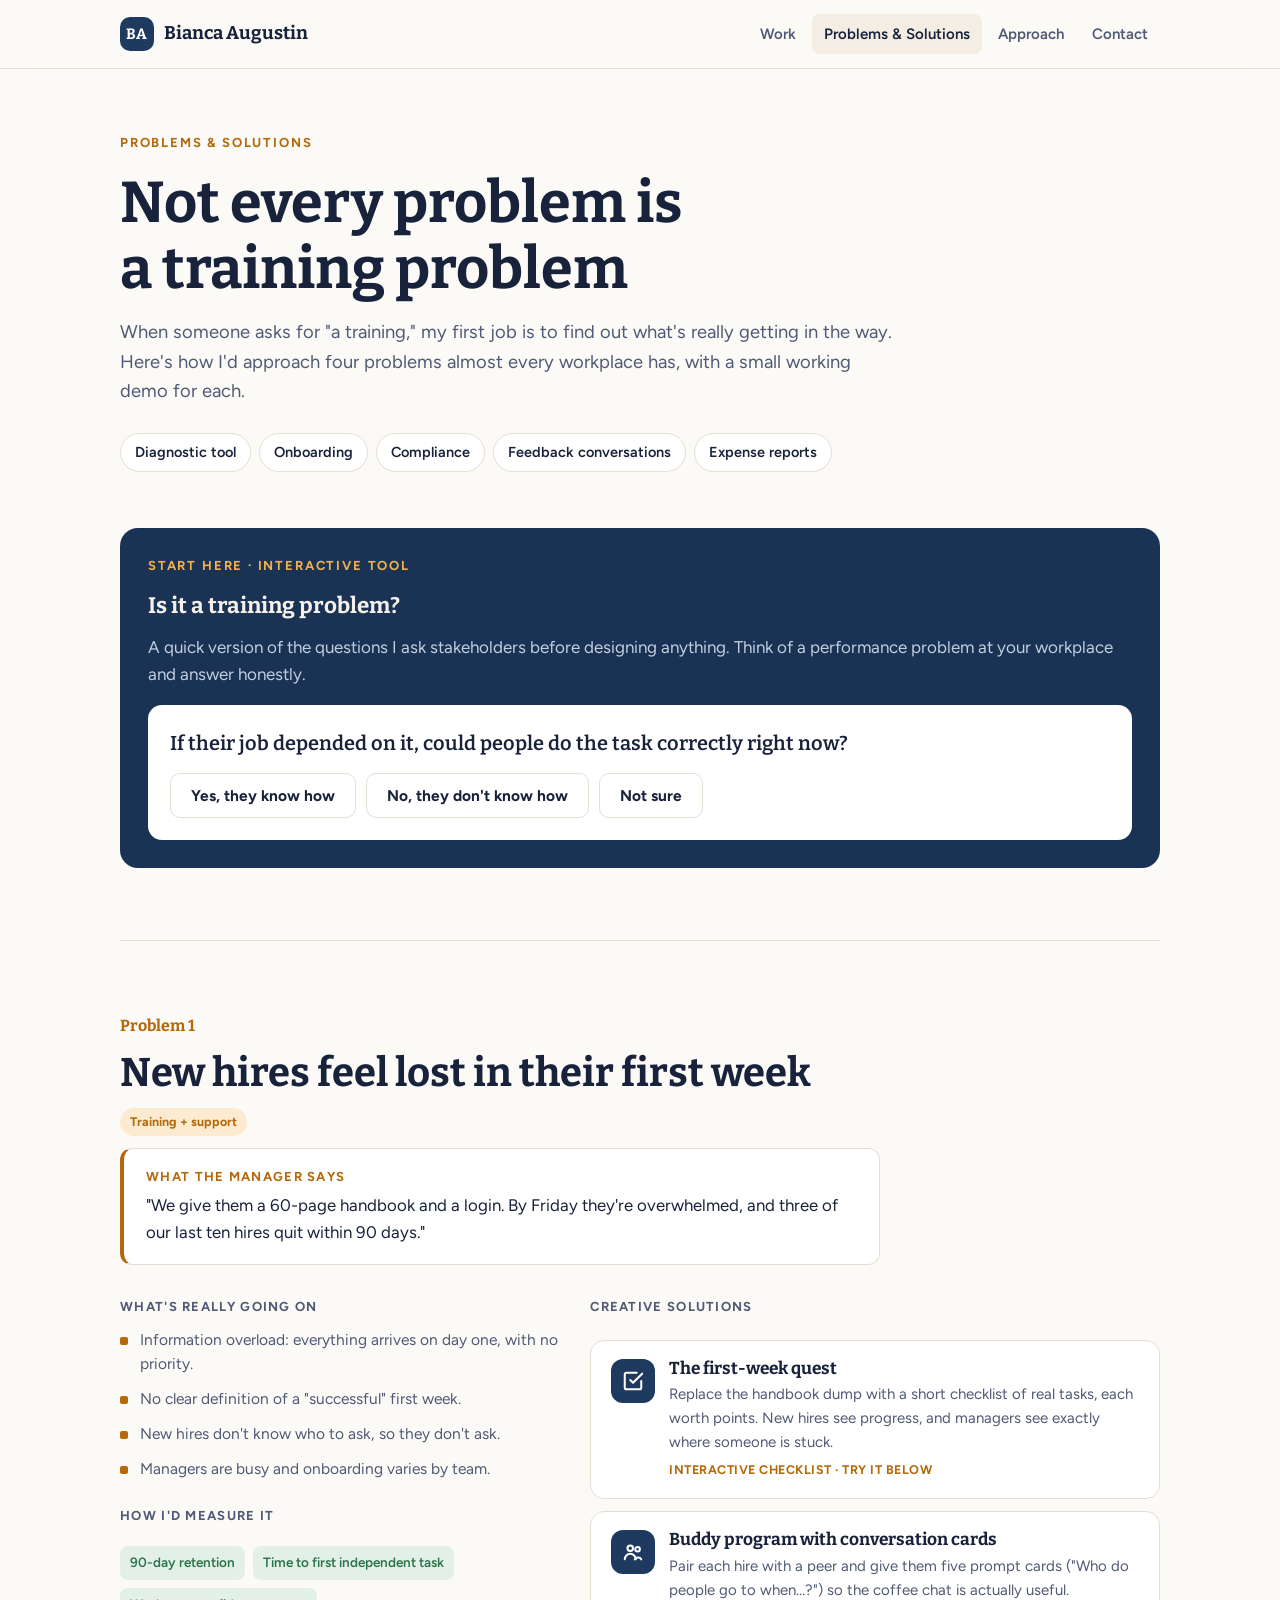
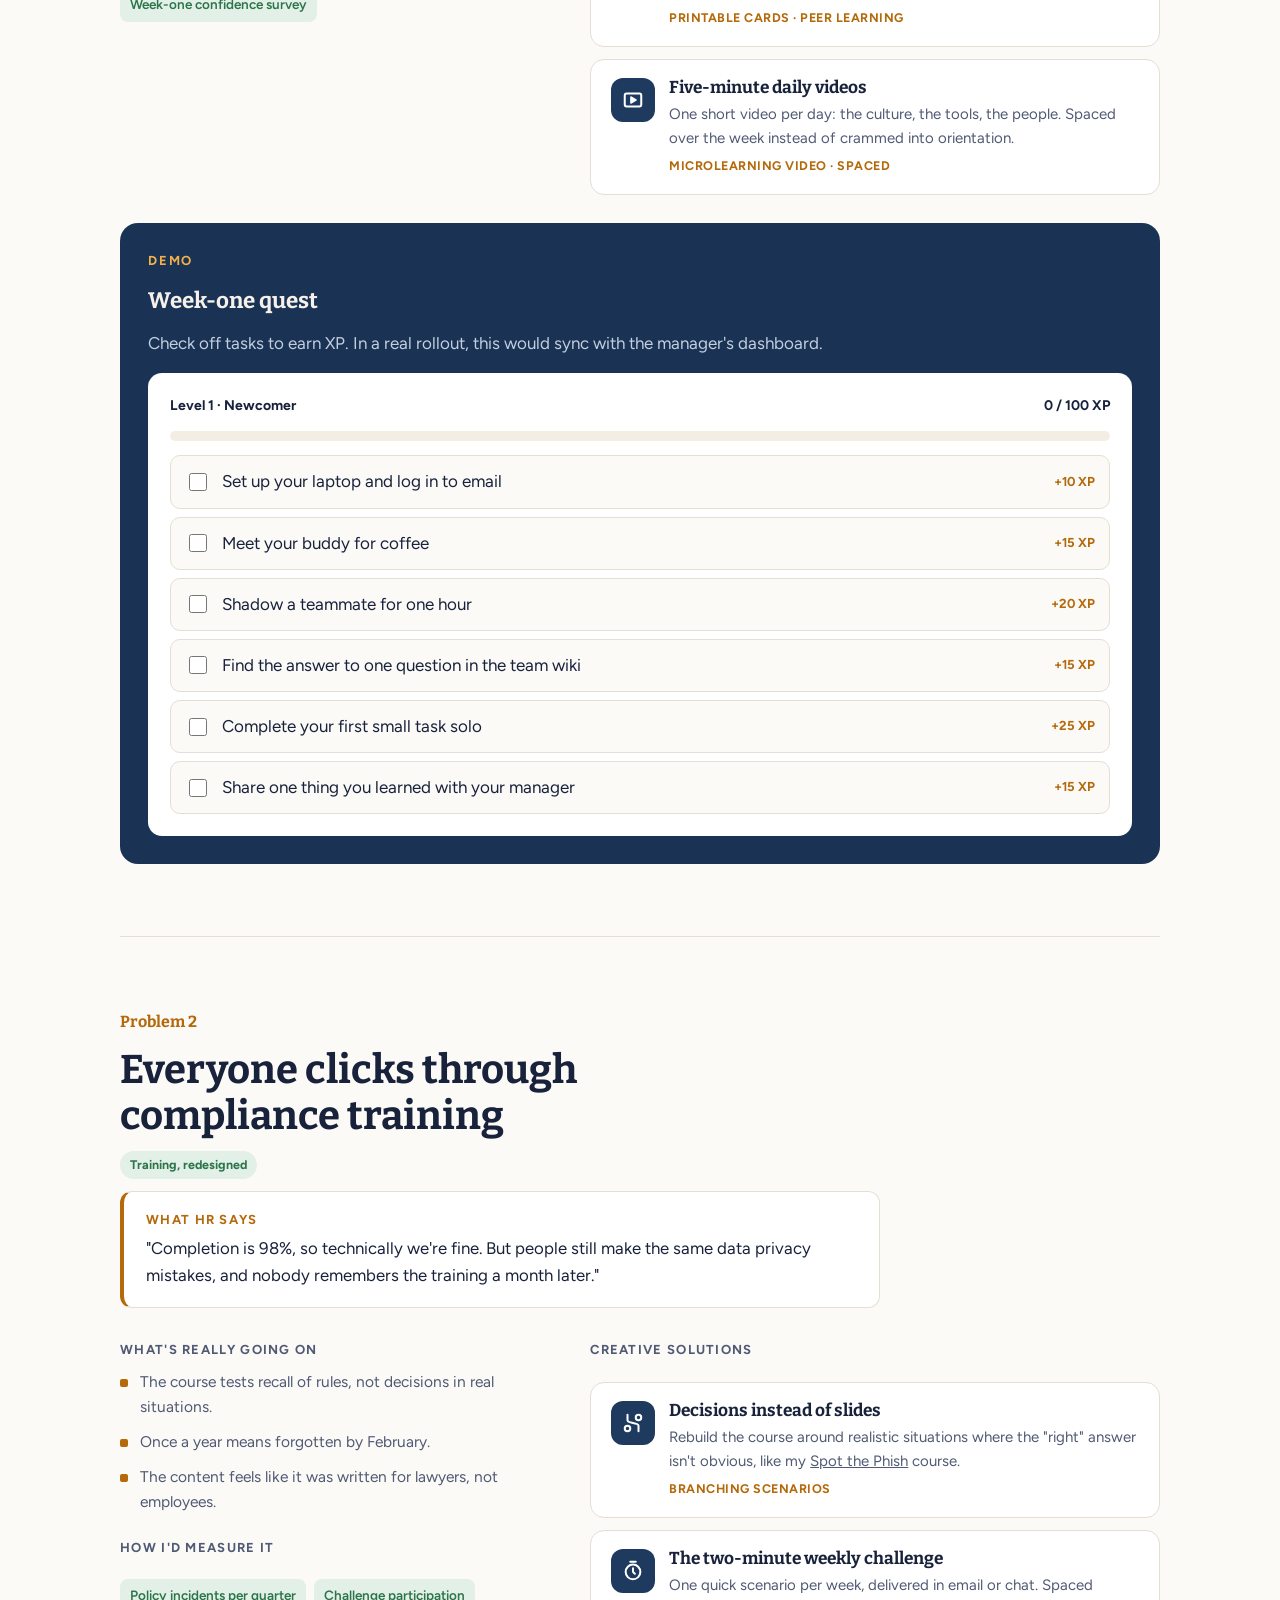
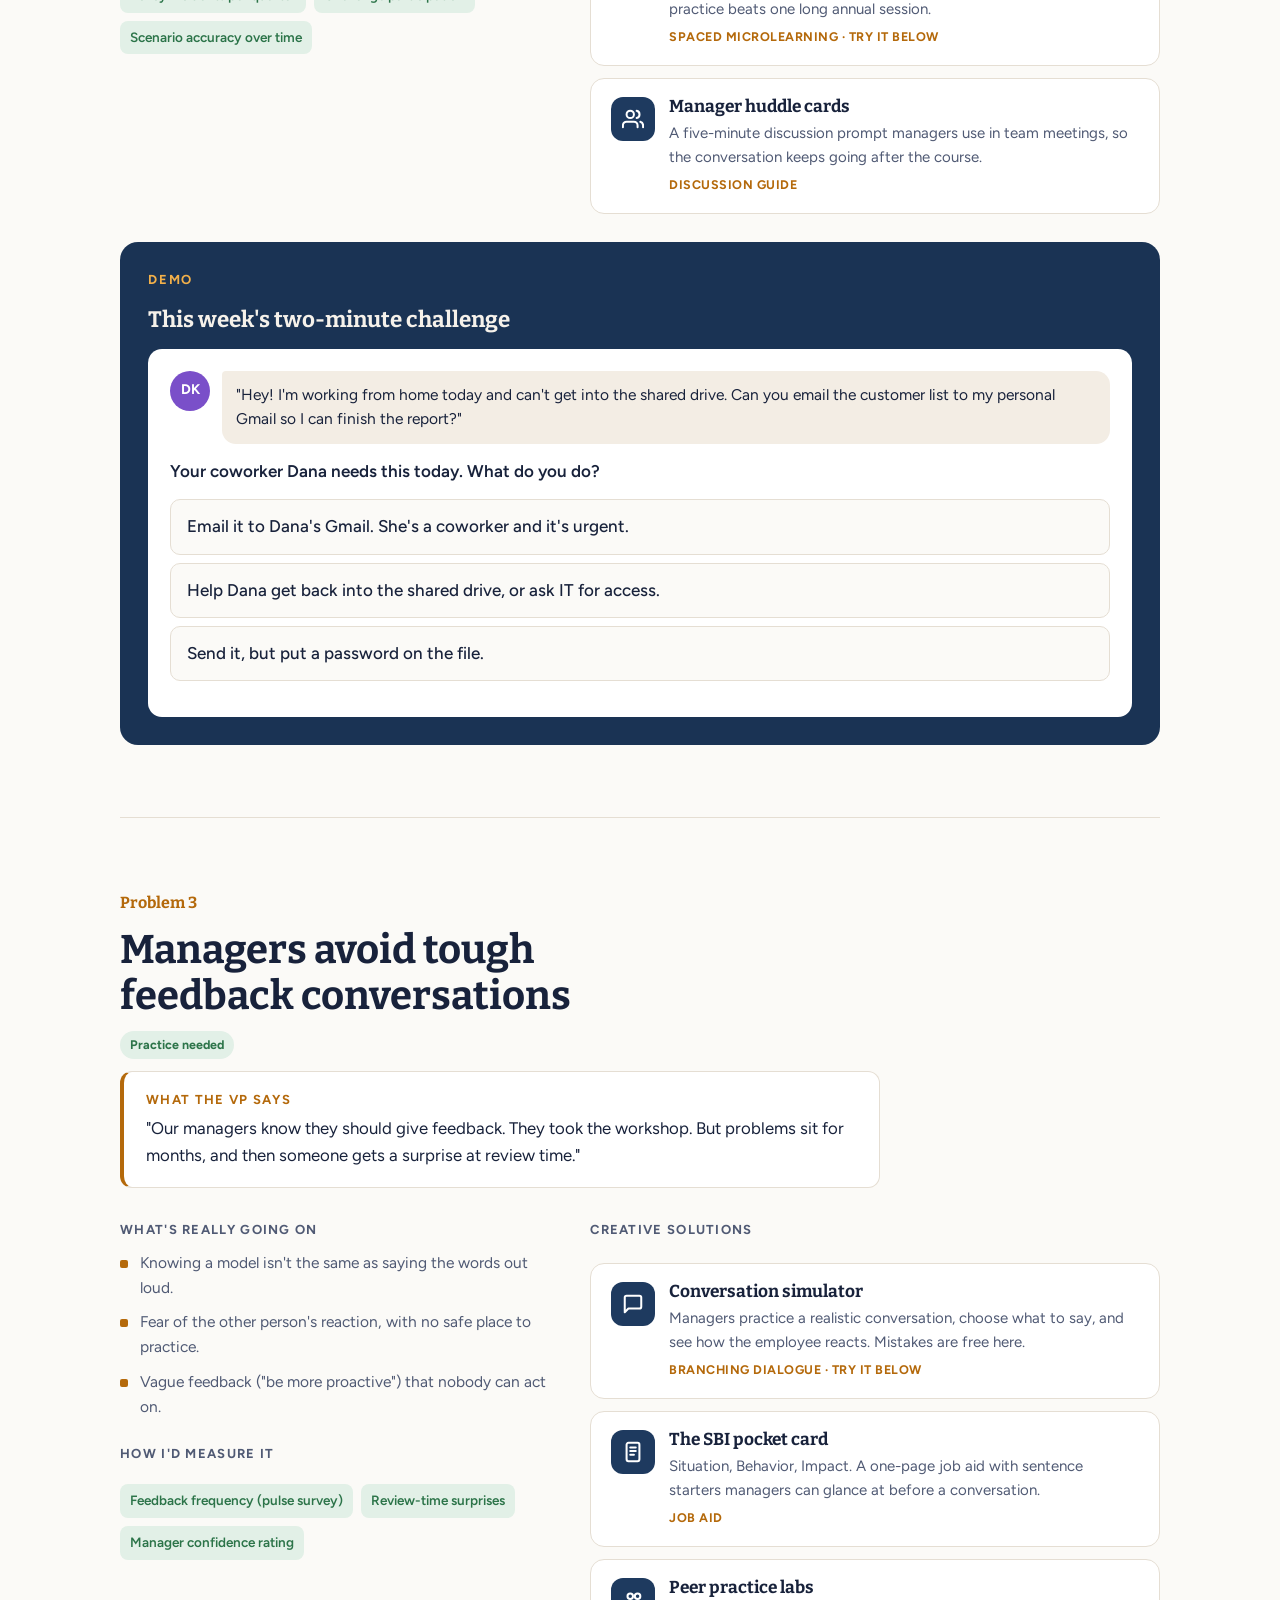
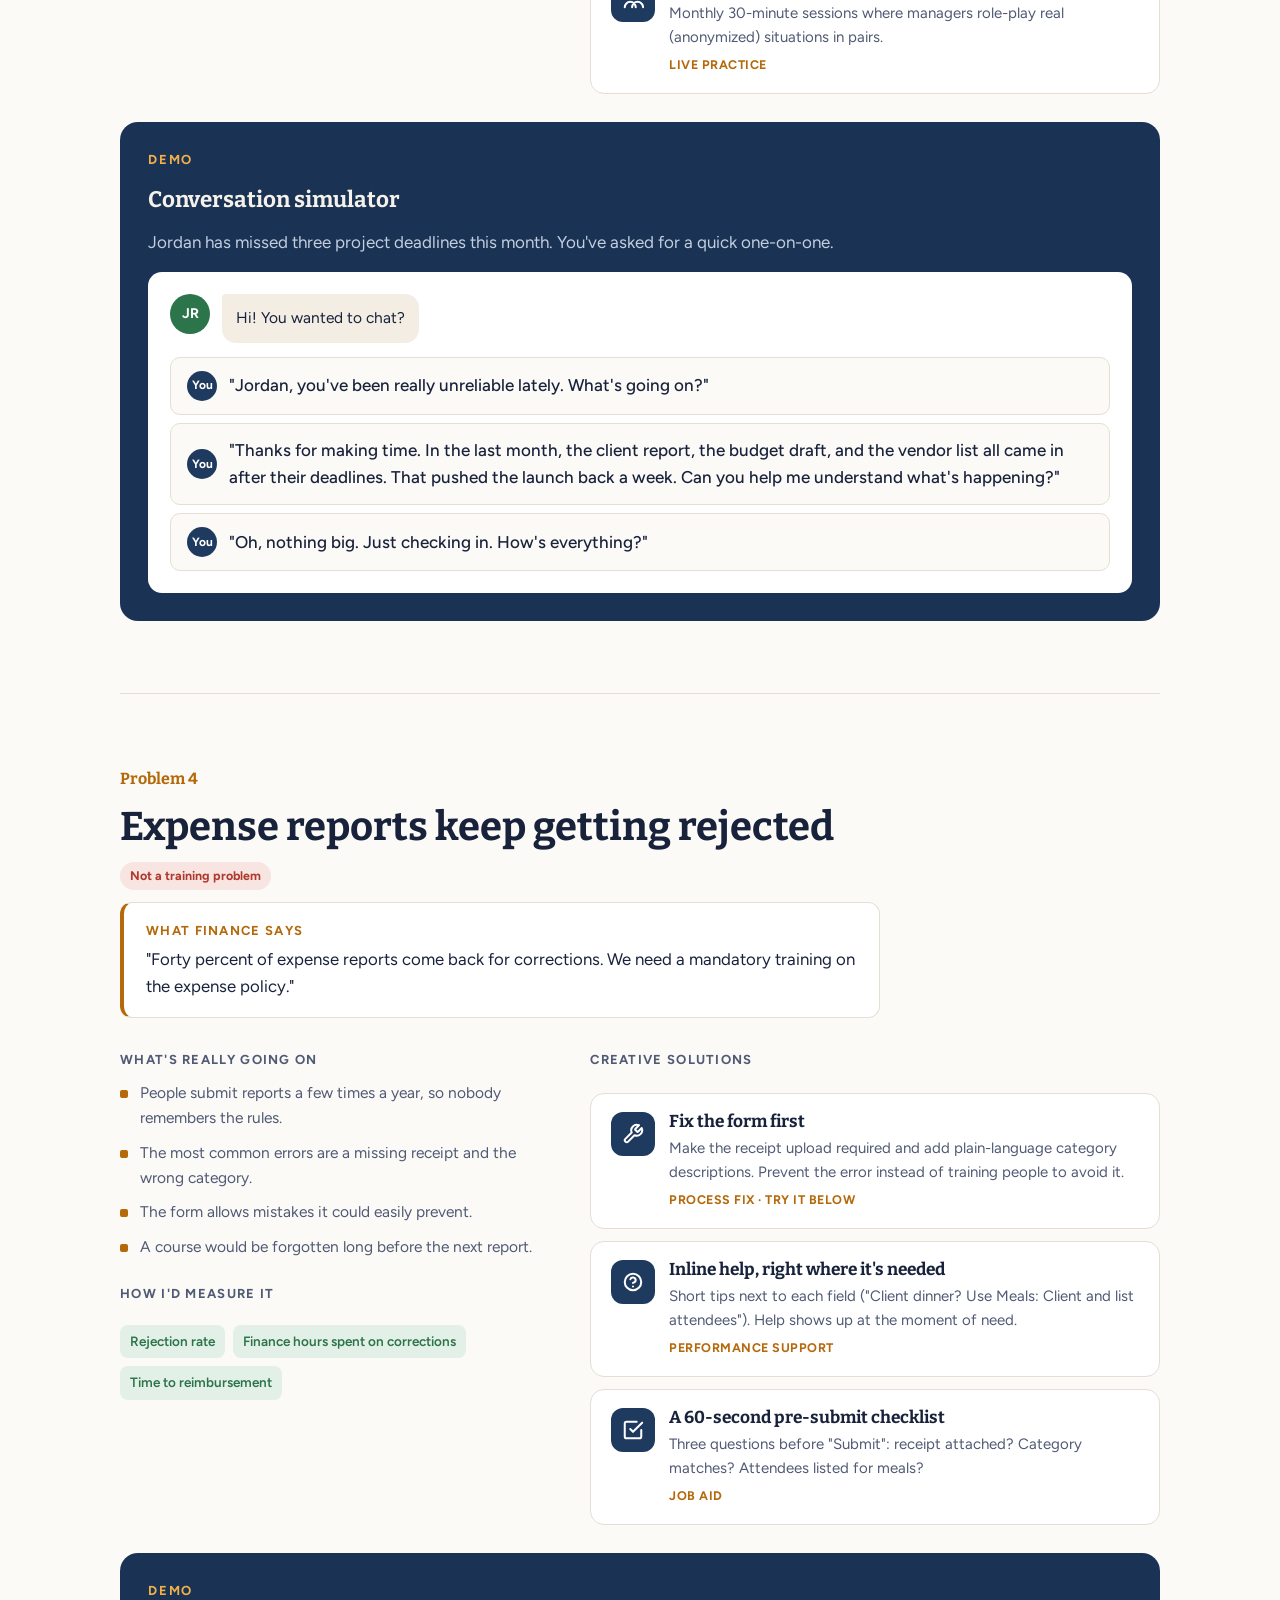
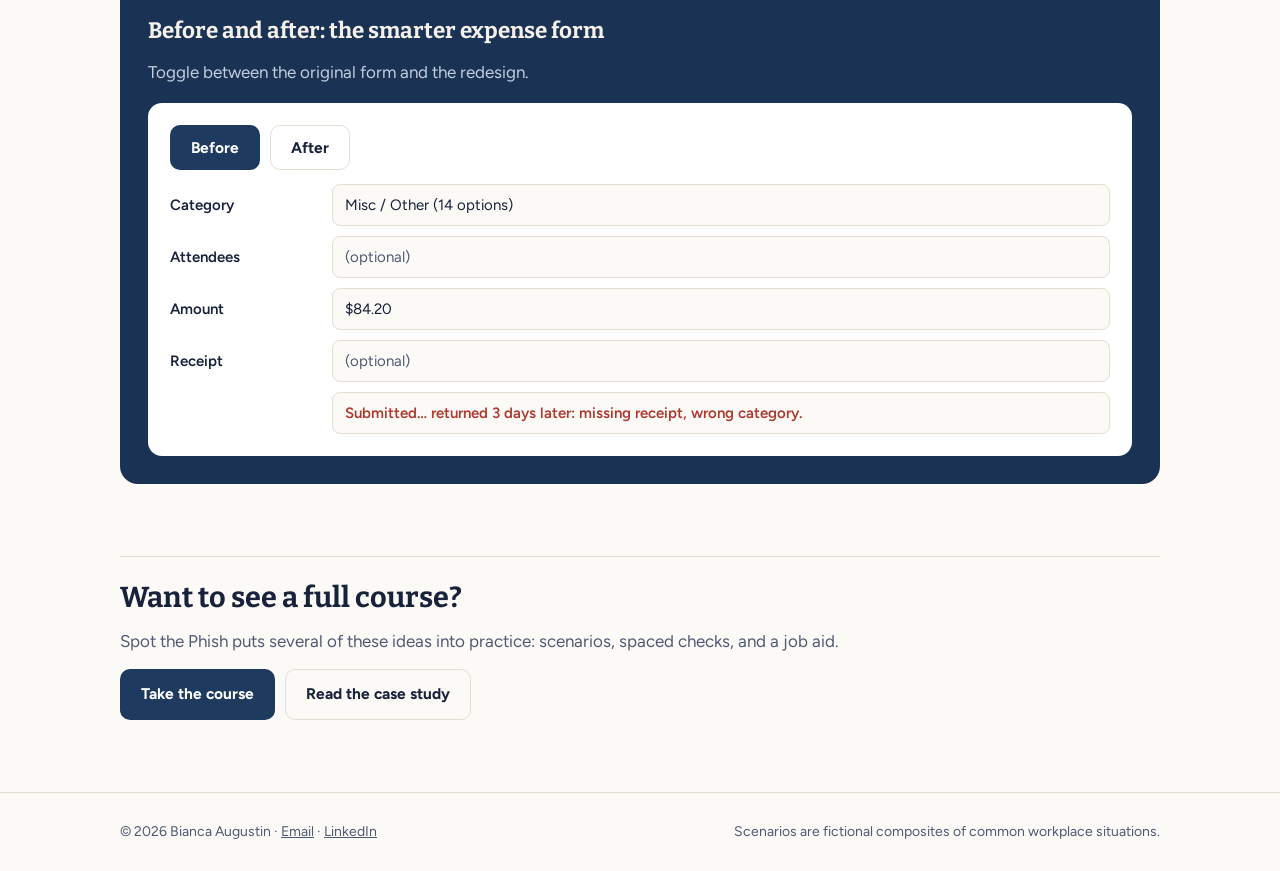
==== solutions/index.html @ 42fcdbfb "Add Problems & Solutions page" ====
<!doctype html>
<html lang="en">
<head>
<meta charset="utf-8">
<meta name="viewport" content="width=device-width,initial-scale=1,viewport-fit=cover">
<title>Problems &amp; Solutions · Bianca Augustin</title>
<meta name="description" content="How Bianca Augustin diagnoses common workplace problems and designs creative learning and performance solutions.">
<link rel="preconnect" href="https://fonts.googleapis.com">
<link rel="stylesheet" href="https://fonts.googleapis.com/css2?family=Bitter:wght@500;600;700&family=Figtree:wght@400;500;600;700&family=IBM+Plex+Mono:wght@500&display=swap">
<link rel="stylesheet" href="../assets/style.css">
</head>
<body>
<a class="skip" href="#main">Skip to content</a>
<header class="site-head"><div class="wrap">
  <a class="logo" href="../"><i>BA</i>Bianca Augustin</a>
  <nav class="nav" aria-label="Main">
    <a href="../#work">Work</a><a href="./" aria-current="page">Problems &amp; Solutions</a><a href="../#approach">Approach</a><a href="../#contact">Contact</a>
  </nav>
</div></header>

<main id="main" class="wrap">
  <div class="ps-hero">
    <span class="eyebrow">Problems &amp; Solutions</span>
    <h1>Not every problem is a training problem</h1>
    <p>When someone asks for "a training," my first job is to find out what's really getting in the way. Here's how I'd approach four problems almost every workplace has, with a small working demo for each.</p>
    <nav class="toc" aria-label="On this page"><a href="#diagnose">Diagnostic tool</a><a href="#onboarding">Onboarding</a><a href="#compliance">Compliance</a><a href="#feedback">Feedback conversations</a><a href="#expenses">Expense reports</a></nav>
  </div>

  <!-- DIAGNOSTIC -->
  <section class="case" id="diagnose" style="border-top:0;padding-top:32px">
    <div class="demo" style="margin-top:0">
      <span class="eyebrow">Start here · Interactive tool</span>
      <h3>Is it a training problem?</h3>
      <p class="muted">A quick version of the questions I ask stakeholders before designing anything. Think of a performance problem at your workplace and answer honestly.</p>
      <div class="demo-card diag" id="diag" aria-live="polite"></div>
    </div>
  </section>

  <!-- CASE 1 -->
  <section class="case" id="onboarding">
    <div class="case-head">
      <span class="case-num">Problem 1</span>
      <h2>New hires feel lost in their first week</h2>
      <span class="verdict v-mix">Training + support</span>
      <div class="scenario-box"><b>What the manager says</b>"We give them a 60-page handbook and a login. By Friday they're overwhelmed, and three of our last ten hires quit within 90 days."</div>
    </div>
    <div class="cols">
      <div>
        <p class="label">What's really going on</p>
        <ul class="causes">
          <li>Information overload: everything arrives on day one, with no priority.</li>
          <li>No clear definition of a "successful" first week.</li>
          <li>New hires don't know who to ask, so they don't ask.</li>
          <li>Managers are busy and onboarding varies by team.</li>
        </ul>
        <p class="label" style="margin-top:24px">How I'd measure it</p>
        <div class="measure"><span>90-day retention</span><span>Time to first independent task</span><span>Week-one confidence survey</span></div>
      </div>
      <div class="sol">
        <p class="label">Creative solutions</p>
        <div class="sol-item"><span class="ic"><svg width="22" height="22" viewBox="0 0 24 24" fill="none" stroke="currentColor" stroke-width="2.2" stroke-linecap="round" stroke-linejoin="round"><path d="M9 11l3 3L22 4"/><path d="M21 12v7a2 2 0 0 1-2 2H5a2 2 0 0 1-2-2V5a2 2 0 0 1 2-2h11"/></svg></span><div><h4>The first-week quest</h4><p>Replace the handbook dump with a short checklist of real tasks, each worth points. New hires see progress, and managers see exactly where someone is stuck.</p><p class="fmt">INTERACTIVE CHECKLIST · TRY IT BELOW</p></div></div>
        <div class="sol-item"><span class="ic"><svg width="22" height="22" viewBox="0 0 24 24" fill="none" stroke="currentColor" stroke-width="2.2" stroke-linecap="round"><circle cx="9" cy="8" r="3"/><circle cx="17" cy="9" r="2.5"/><path d="M3 20a6 6 0 0 1 12 0M14 20a4 4 0 0 1 7 0"/></svg></span><div><h4>Buddy program with conversation cards</h4><p>Pair each hire with a peer and give them five prompt cards ("Who do people go to when…?") so the coffee chat is actually useful.</p><p class="fmt">PRINTABLE CARDS · PEER LEARNING</p></div></div>
        <div class="sol-item"><span class="ic"><svg width="22" height="22" viewBox="0 0 24 24" fill="none" stroke="currentColor" stroke-width="2.2" stroke-linejoin="round"><rect x="3" y="5" width="18" height="14" rx="2"/><path d="m10 9 5 3-5 3z" fill="currentColor"/></svg></span><div><h4>Five-minute daily videos</h4><p>One short video per day: the culture, the tools, the people. Spaced over the week instead of crammed into orientation.</p><p class="fmt">MICROLEARNING VIDEO · SPACED</p></div></div>
      </div>
    </div>
    <div class="demo">
      <span class="eyebrow">Demo</span>
      <h3>Week-one quest</h3>
      <p class="muted">Check off tasks to earn XP. In a real rollout, this would sync with the manager's dashboard.</p>
      <div class="demo-card">
        <div class="xprow"><span id="xpLevel">Level 1 · Newcomer</span><span id="xpNum">0 / 100 XP</span></div>
        <div class="xpbar"><i id="xpFill"></i></div>
        <div class="quest" id="quest"></div>
        <p class="fb good" id="questDone" hidden><b>Quest complete!</b> In the real version, this would trigger a celebration message from the team and unlock week two.</p>
      </div>
    </div>
  </section>

  <!-- CASE 2 -->
  <section class="case" id="compliance">
    <div class="case-head">
      <span class="case-num">Problem 2</span>
      <h2>Everyone clicks through compliance training</h2>
      <span class="verdict v-train">Training, redesigned</span>
      <div class="scenario-box"><b>What HR says</b>"Completion is 98%, so technically we're fine. But people still make the same data privacy mistakes, and nobody remembers the training a month later."</div>
    </div>
    <div class="cols">
      <div>
        <p class="label">What's really going on</p>
        <ul class="causes">
          <li>The course tests recall of rules, not decisions in real situations.</li>
          <li>Once a year means forgotten by February.</li>
          <li>The content feels like it was written for lawyers, not employees.</li>
        </ul>
        <p class="label" style="margin-top:24px">How I'd measure it</p>
        <div class="measure"><span>Policy incidents per quarter</span><span>Challenge participation</span><span>Scenario accuracy over time</span></div>
      </div>
      <div class="sol">
        <p class="label">Creative solutions</p>
        <div class="sol-item"><span class="ic"><svg width="22" height="22" viewBox="0 0 24 24" fill="none" stroke="currentColor" stroke-width="2.2" stroke-linecap="round" stroke-linejoin="round"><path d="M6 3v6M18 15v6M6 15a3 3 0 1 0 0 6 3 3 0 0 0 0-6zM18 3a3 3 0 1 0 0 6 3 3 0 0 0 0-6zM6 9c0 4 12 2 12 6"/></svg></span><div><h4>Decisions instead of slides</h4><p>Rebuild the course around realistic situations where the "right" answer isn't obvious, like my <a href="../lessons/spot-the-phish/">Spot the Phish</a> course.</p><p class="fmt">BRANCHING SCENARIOS</p></div></div>
        <div class="sol-item"><span class="ic"><svg width="22" height="22" viewBox="0 0 24 24" fill="none" stroke="currentColor" stroke-width="2.2" stroke-linecap="round"><circle cx="12" cy="13" r="8"/><path d="M12 9v4l2 2M9 2h6"/></svg></span><div><h4>The two-minute weekly challenge</h4><p>One quick scenario per week, delivered in email or chat. Spaced practice beats one long annual session.</p><p class="fmt">SPACED MICROLEARNING · TRY IT BELOW</p></div></div>
        <div class="sol-item"><span class="ic"><svg width="22" height="22" viewBox="0 0 24 24" fill="none" stroke="currentColor" stroke-width="2.2" stroke-linecap="round" stroke-linejoin="round"><path d="M17 21v-2a4 4 0 0 0-4-4H5a4 4 0 0 0-4 4v2"/><circle cx="9" cy="7" r="4"/><path d="M23 21v-2a4 4 0 0 0-3-3.9M16 3.1a4 4 0 0 1 0 7.8"/></svg></span><div><h4>Manager huddle cards</h4><p>A five-minute discussion prompt managers use in team meetings, so the conversation keeps going after the course.</p><p class="fmt">DISCUSSION GUIDE</p></div></div>
      </div>
    </div>
    <div class="demo">
      <span class="eyebrow">Demo</span>
      <h3>This week's two-minute challenge</h3>
      <div class="demo-card">
        <div class="bubble-row"><span class="avatar" style="background:#7A4FC9">DK</span><div class="bubble">"Hey! I'm working from home today and can't get into the shared drive. Can you email the customer list to my personal Gmail so I can finish the report?"</div></div>
        <p style="font-weight:600">Your coworker Dana needs this today. What do you do?</p>
        <div style="display:grid;gap:8px" id="chal"></div>
        <div id="chalFb" aria-live="polite"></div>
      </div>
    </div>
  </section>

  <!-- CASE 3 -->
  <section class="case" id="feedback">
    <div class="case-head">
      <span class="case-num">Problem 3</span>
      <h2>Managers avoid tough feedback conversations</h2>
      <span class="verdict v-train">Practice needed</span>
      <div class="scenario-box"><b>What the VP says</b>"Our managers know they should give feedback. They took the workshop. But problems sit for months, and then someone gets a surprise at review time."</div>
    </div>
    <div class="cols">
      <div>
        <p class="label">What's really going on</p>
        <ul class="causes">
          <li>Knowing a model isn't the same as saying the words out loud.</li>
          <li>Fear of the other person's reaction, with no safe place to practice.</li>
          <li>Vague feedback ("be more proactive") that nobody can act on.</li>
        </ul>
        <p class="label" style="margin-top:24px">How I'd measure it</p>
        <div class="measure"><span>Feedback frequency (pulse survey)</span><span>Review-time surprises</span><span>Manager confidence rating</span></div>
      </div>
      <div class="sol">
        <p class="label">Creative solutions</p>
        <div class="sol-item"><span class="ic"><svg width="22" height="22" viewBox="0 0 24 24" fill="none" stroke="currentColor" stroke-width="2.2" stroke-linejoin="round"><path d="M21 15a2 2 0 0 1-2 2H7l-4 4V5a2 2 0 0 1 2-2h14a2 2 0 0 1 2 2z"/></svg></span><div><h4>Conversation simulator</h4><p>Managers practice a realistic conversation, choose what to say, and see how the employee reacts. Mistakes are free here.</p><p class="fmt">BRANCHING DIALOGUE · TRY IT BELOW</p></div></div>
        <div class="sol-item"><span class="ic"><svg width="22" height="22" viewBox="0 0 24 24" fill="none" stroke="currentColor" stroke-width="2.2" stroke-linecap="round" stroke-linejoin="round"><rect x="5" y="2" width="14" height="20" rx="2"/><path d="M9 7h6M9 11h6M9 15h4"/></svg></span><div><h4>The SBI pocket card</h4><p>Situation, Behavior, Impact. A one-page job aid with sentence starters managers can glance at before a conversation.</p><p class="fmt">JOB AID</p></div></div>
        <div class="sol-item"><span class="ic"><svg width="22" height="22" viewBox="0 0 24 24" fill="none" stroke="currentColor" stroke-width="2.2" stroke-linecap="round"><circle cx="9" cy="8" r="3"/><circle cx="17" cy="8" r="3"/><path d="M3 20a6 6 0 0 1 12 0M11 20a6 6 0 0 1 12 0"/></svg></span><div><h4>Peer practice labs</h4><p>Monthly 30-minute sessions where managers role-play real (anonymized) situations in pairs.</p><p class="fmt">LIVE PRACTICE</p></div></div>
      </div>
    </div>
    <div class="demo">
      <span class="eyebrow">Demo</span>
      <h3>Conversation simulator</h3>
      <p class="muted">Jordan has missed three project deadlines this month. You've asked for a quick one-on-one.</p>
      <div class="demo-card" id="sim" aria-live="polite"></div>
    </div>
  </section>

  <!-- CASE 4 -->
  <section class="case" id="expenses">
    <div class="case-head">
      <span class="case-num">Problem 4</span>
      <h2>Expense reports keep getting rejected</h2>
      <span class="verdict v-no">Not a training problem</span>
      <div class="scenario-box"><b>What Finance says</b>"Forty percent of expense reports come back for corrections. We need a mandatory training on the expense policy."</div>
    </div>
    <div class="cols">
      <div>
        <p class="label">What's really going on</p>
        <ul class="causes">
          <li>People submit reports a few times a year, so nobody remembers the rules.</li>
          <li>The most common errors are a missing receipt and the wrong category.</li>
          <li>The form allows mistakes it could easily prevent.</li>
          <li>A course would be forgotten long before the next report.</li>
        </ul>
        <p class="label" style="margin-top:24px">How I'd measure it</p>
        <div class="measure"><span>Rejection rate</span><span>Finance hours spent on corrections</span><span>Time to reimbursement</span></div>
      </div>
      <div class="sol">
        <p class="label">Creative solutions</p>
        <div class="sol-item"><span class="ic"><svg width="22" height="22" viewBox="0 0 24 24" fill="none" stroke="currentColor" stroke-width="2.2" stroke-linecap="round" stroke-linejoin="round"><path d="M14.7 6.3a1 1 0 0 0 0 1.4l1.6 1.6a1 1 0 0 0 1.4 0l3.8-3.8a6 6 0 0 1-7.9 7.9l-6.9 6.9a2.1 2.1 0 0 1-3-3l6.9-6.9a6 6 0 0 1 7.9-7.9z"/></svg></span><div><h4>Fix the form first</h4><p>Make the receipt upload required and add plain-language category descriptions. Prevent the error instead of training people to avoid it.</p><p class="fmt">PROCESS FIX · TRY IT BELOW</p></div></div>
        <div class="sol-item"><span class="ic"><svg width="22" height="22" viewBox="0 0 24 24" fill="none" stroke="currentColor" stroke-width="2.2" stroke-linecap="round"><circle cx="12" cy="12" r="9"/><path d="M9.1 9a3 3 0 0 1 5.8 1c0 2-3 3-3 3M12 17h.01"/></svg></span><div><h4>Inline help, right where it's needed</h4><p>Short tips next to each field ("Client dinner? Use Meals: Client and list attendees"). Help shows up at the moment of need.</p><p class="fmt">PERFORMANCE SUPPORT</p></div></div>
        <div class="sol-item"><span class="ic"><svg width="22" height="22" viewBox="0 0 24 24" fill="none" stroke="currentColor" stroke-width="2.2" stroke-linecap="round" stroke-linejoin="round"><path d="M9 11l3 3L22 4"/><path d="M21 12v7a2 2 0 0 1-2 2H5a2 2 0 0 1-2-2V5a2 2 0 0 1 2-2h11"/></svg></span><div><h4>A 60-second pre-submit checklist</h4><p>Three questions before "Submit": receipt attached? Category matches? Attendees listed for meals?</p><p class="fmt">JOB AID</p></div></div>
      </div>
    </div>
    <div class="demo">
      <span class="eyebrow">Demo</span>
      <h3>Before and after: the smarter expense form</h3>
      <p class="muted">Toggle between the original form and the redesign.</p>
      <div class="demo-card">
        <div class="diag-btns" role="group" aria-label="Form version"><button class="btn ghost" id="fBefore" aria-pressed="true">Before</button><button class="btn ghost" id="fAfter" aria-pressed="false">After</button></div>
        <div class="form-mock" id="formMock"></div>
      </div>
    </div>
  </section>

  <div style="padding-block:24px 72px;border-top:1px solid var(--line);display:grid;gap:14px;justify-items:start">
    <h2 style="font-size:1.8rem">Want to see a full course?</h2>
    <p class="muted">Spot the Phish puts several of these ideas into practice: scenarios, spaced checks, and a job aid.</p>
    <div class="btns"><a class="btn" href="../lessons/spot-the-phish/">Take the course</a><a class="btn ghost" href="../work/spot-the-phish.html">Read the case study</a></div>
  </div>
</main>

<footer class="site-foot"><div class="wrap"><span>© 2026 Bianca Augustin · <a href="mailto:bianca.augustin0318@gmail.com">Email</a> · <a href="https://www.linkedin.com/in/bianca-augustin-6a15b3177/">LinkedIn</a></span><span>Scenarios are fictional composites of common workplace situations.</span></div></footer>

<script>
const $=s=>document.querySelector(s);

/* diagnostic */
const DQ={
  start:{q:"If their job depended on it, could people do the task correctly right now?",a:[["Yes, they know how","env"],["No, they don't know how","freq"],["Not sure","freq"]]},
  env:{q:"Do they have the time, tools, and a clear process to do it well?",a:[["Yes","motiv"],["No, something gets in the way","R_env"]]},
  motiv:{q:"Is doing it right noticed or rewarded, and doing it wrong ever addressed?",a:[["Yes","R_else"],["Not really","R_motiv"]]},
  freq:{q:"Do they do this task often, and does it require judgment?",a:[["Often, with judgment calls","R_train"],["Rarely, or it's step-by-step","R_aid"]]}};
const DR={
  R_env:["v-no","Fix the environment","Training won't help if the process, tools, or workload are the problem. Start with the system: simplify the process, fix the tool, or free up time.","See Problem 4","#expenses"],
  R_motiv:["v-mix","Fix feedback and consequences","People know how but have no reason to change. Look at feedback, recognition, and what managers reinforce. Practice may help managers have those conversations.","See Problem 3","#feedback"],
  R_else:["v-mix","Dig deeper","Skills, tools, and motivation look fine. The issue may be unclear expectations, a hiring mismatch, or a communication gap. Interview a few people before designing anything.","",""],
  R_train:["v-train","Training with practice","This is a real skill gap on a frequent, judgment-heavy task. Design realistic practice with feedback, like scenarios or simulations, not just information.","See Problem 2","#compliance"],
  R_aid:["v-mix","A job aid may beat a course","For rare or procedural tasks, people forget training before they need it. Put the steps where the work happens: a checklist, inline help, or a quick-reference guide.","See Problem 4","#expenses"]};
let dpath=[];
function diag(node){const box=$("#diag");
  if(DR[node]){const [cls,t,d,ln,href]=DR[node];
    box.innerHTML=`<div class="diag-path">${dpath.map(p=>`<span>${p}</span>`).join("")}</div><div class="result ${cls==="v-train"?"fb good":cls==="v-no"?"fb bad":"fb mid"}"><span class="verdict ${cls}">Recommendation</span><b>${t}</b><span>${d}</span></div><div class="diag-btns">${ln?`<a class="btn" href="${href}">${ln}</a>`:""}<button class="btn ghost" id="dAgain">Try another problem</button></div>`;
    $("#dAgain").onclick=()=>{dpath=[];diag("start")};return}
  const n=DQ[node];
  box.innerHTML=`${dpath.length?`<div class="diag-path">${dpath.map(p=>`<span>${p}</span>`).join("")}</div>`:""}<p class="diag-q">${n.q}</p><div class="diag-btns">${n.a.map(([t,to])=>`<button class="btn ghost" data-to="${to}">${t}</button>`).join("")}</div>`;
  box.querySelectorAll("[data-to]").forEach(b=>b.onclick=()=>{dpath.push(b.textContent);diag(b.dataset.to)})}
diag("start");

/* quest */
const Q=[["Set up your laptop and log in to email",10],["Meet your buddy for coffee",15],["Shadow a teammate for one hour",20],["Find the answer to one question in the team wiki",15],["Complete your first small task solo",25],["Share one thing you learned with your manager",15]];
const LV=[[0,"Newcomer"],[30,"Explorer"],[60,"Contributor"],[100,"Teammate"]];
let xp=0;
Q.forEach(([t,p],i)=>{const l=document.createElement("label");l.className="qrow";l.innerHTML=`<input type="checkbox" id="q${i}"><span>${t}</span><span class="xp">+${p} XP</span>`;
  l.querySelector("input").addEventListener("change",e=>{xp+=e.target.checked?p:-p;l.classList.toggle("done",e.target.checked);
    $("#xpFill").style.width=xp+"%";$("#xpNum").textContent=xp+" / 100 XP";const lv=LV.filter(v=>xp>=v[0]).length;$("#xpLevel").textContent=`Level ${lv} · ${LV[lv-1][1]}`;$("#questDone").hidden=xp<100});
  $("#quest").appendChild(l)});

/* challenge */
const CH=[["Email it to Dana's Gmail. She's a coworker and it's urgent.",0,"Risky. Customer data in a personal account is outside company protection, and it's a common source of data breaches, even with good intentions."],
  ["Help Dana get back into the shared drive, or ask IT for access.",1,"That's the one. You solve Dana's real problem (access) without moving customer data somewhere it shouldn't be."],
  ["Send it, but put a password on the file.",0,"Better than nothing, but the data still ends up in a personal account. The real fix is getting Dana proper access."]];
CH.forEach(([t,ok,fb])=>{const b=document.createElement("button");b.className="choice";b.textContent=t;
  b.onclick=()=>{document.querySelectorAll("#chal .choice").forEach(x=>x.disabled=true);b.classList.add(ok?"right":"wrong");
    $("#chalFb").innerHTML=`<p class="fb ${ok?"good":"bad"}"><b>${ok?"Nice.":"Not quite."}</b> ${fb}</p><button class="btn ghost" id="chAgain" style="margin-top:10px">Try again</button>`;
    $("#chAgain").onclick=()=>{document.querySelectorAll("#chal .choice").forEach(x=>{x.disabled=false;x.classList.remove("right","wrong")});$("#chalFb").innerHTML=""}};
  $("#chal").appendChild(b)});

/* simulator */
const SIM={
  s1:{them:"Hi! You wanted to chat?",opts:[["\"Jordan, you've been really unreliable lately. What's going on?\"","s1b"],["\"Thanks for making time. In the last month, the client report, the budget draft, and the vendor list all came in after their deadlines. That pushed the launch back a week. Can you help me understand what's happening?\"","s2g"],["\"Oh, nothing big. Just checking in. How's everything?\"","s1c"]]},
  s1b:{them:"(crosses arms) \"Unreliable? I've been working late every night. I don't think that's fair.\"",note:["bad","Labels like \"unreliable\" describe a person, not a behavior, so they trigger defensiveness. Try naming specific situations and their impact."],opts:[["Start over","s1"]]},
  s1c:{them:"\"Everything's good! Busy, but good.\"",note:["mid","Avoiding the topic feels kinder, but Jordan leaves without knowing there's a problem. That's how review-time surprises happen."],opts:[["Start over","s1"]]},
  s2g:{them:"(sighs) \"Yeah… honestly, I've been covering for Sam since he went on leave, and I didn't want to say I was underwater.\"",note:["good","Specific situation, behavior, and impact, followed by an open question. Jordan feels safe enough to share the real cause."],opts:[["\"Okay. You'll just need to manage your time better.\"","s3b"],["\"Thanks for telling me. Let's look at your list together and decide what to hand off or push back.\"","s3g"]]},
  s3b:{them:"\"…Sure. I'll try.\" (looks down)",note:["bad","Jordan just told you the real problem is workload, and the response ignored it. The deadlines will likely keep slipping."],opts:[["Go back","s2g"],["Start over","s1"]]},
  s3g:{them:"\"That would really help. Can we move the vendor list to next week?\"",note:["good","Conversation complete. You named the issue clearly, listened, and agreed on a next step together. That's the whole SBI model in action."],end:true,opts:[["Practice again","s1"]]}};
function sim(id){const n=SIM[id],box=$("#sim");
  box.innerHTML=`<div class="bubble-row"><span class="avatar" style="background:#2C7449">JR</span><div class="bubble">${n.them}</div></div>${n.note?`<p class="fb ${n.note[0]}"><b>${n.note[0]==="good"?"Coach's note:":"Coach's note:"}</b> ${n.note[1]}</p>`:""}<div style="display:grid;gap:8px">${n.opts.map(([t,to])=>`<button class="choice" data-to="${to}">${t.startsWith('"')?`<span class="avatar" style="background:#1E3A5F;width:30px;height:30px;font-size:12px">You</span>`:""}<span>${t}</span></button>`).join("")}</div>`;
  box.querySelectorAll("[data-to]").forEach(b=>b.onclick=()=>sim(b.dataset.to))}
sim("s1");

/* expense form */
function form(after){$("#fBefore").setAttribute("aria-pressed",!after);$("#fAfter").setAttribute("aria-pressed",after);
  $("#fBefore").className="btn"+(after?" ghost":"");$("#fAfter").className="btn"+(after?"":" ghost");
  const rows=after?[
    ["Category",'<span>Meals: Client</span><span class="hintchip">Includes client dinners and lunches</span>'],
    ["Attendees",'<span>Priya Shah (Coastal Freight)</span><span class="hintchip">Required for client meals</span>'],
    ["Amount","<span>$84.20</span>"],
    ["Receipt",'<span class="ok">✓ receipt_0412.jpg attached</span><span class="hintchip">Required</span>'],
    ["Before you submit",'<span class="ok">✓ Receipt ✓ Category ✓ Attendees</span>']]:[
    ["Category","<span>Misc / Other (14 options)</span>"],
    ["Attendees","<span style=\"color:var(--ink-soft)\">(optional)</span>"],
    ["Amount","<span>$84.20</span>"],
    ["Receipt","<span style=\"color:var(--ink-soft)\">(optional)</span>"],
    ["",'<span style="color:var(--bad);font-weight:600">Submitted… returned 3 days later: missing receipt, wrong category.</span>']];
  $("#formMock").innerHTML=rows.map(([k,v])=>`<div class="frow"><span style="font-weight:600">${k}</span><div class="field">${v}</div></div>`).join("")+(after?'<p class="fb good"><b>Result:</b> the two most common errors are now impossible or obvious, without a single minute of training.</p>':"")}
$("#fBefore").onclick=()=>form(false);$("#fAfter").onclick=()=>form(true);form(false);
</script>
</body>
</html>
---- assets/style.css ----
/* Bianca Augustin · Instructional Design Portfolio
   Layout: single centered column (1080px) with full-bleed bands; editorial type, navy + amber */
:root{
  --bg:#FBFAF7; --surface:#FFFFFF; --sand:#F3EDE4; --ink:#18223B; --ink-soft:#505A74; --line:#E5DED3;
  --navy:#1E3A5F; --on-navy:#FFFFFF; --amber:#B4690B; --amber-soft:#FCEBD1; --gold:#F2B04A;
  --good:#2C7449; --good-soft:#E2F0E7; --bad:#AE3A2F; --bad-soft:#F8E4E0;
  --band:#1A3354; --band-fg:#F5F1EA; --band-soft:#C3CEDF;
  --shadow:0 1px 2px rgba(24,34,59,.06),0 10px 30px rgba(24,34,59,.08);
  --f-display:"Bitter",Georgia,"Times New Roman",serif;
  --f-body:"Figtree",system-ui,-apple-system,"Segoe UI",sans-serif;
  --f-mono:"IBM Plex Mono",ui-monospace,Menlo,Consolas,monospace;
}
@media (prefers-color-scheme:dark){:root{
  --bg:#10161F; --surface:#18202D; --sand:#202A3A; --ink:#ECEFF5; --ink-soft:#A8B1C5; --line:#2C3649;
  --navy:#A9C2E6; --on-navy:#10161F; --amber:#F0A93B; --amber-soft:#3A2C13; --gold:#F2B04A;
  --good:#6FC597; --good-soft:#15301F; --bad:#F2918A; --bad-soft:#3B1D1A;
  --band:#152238; --band-fg:#F2EEE6; --band-soft:#AAB5CA;
  --shadow:0 1px 2px rgba(0,0,0,.3),0 10px 30px rgba(0,0,0,.3); color-scheme:dark}}
*{box-sizing:border-box}
[hidden]{display:none!important}
html{scroll-behavior:smooth}
@media (prefers-reduced-motion:reduce){html{scroll-behavior:auto}*{transition:none!important;animation:none!important}}
body{margin:0;background:var(--bg);color:var(--ink);font-family:var(--f-body);font-size:17px;line-height:1.6}
img{max-width:100%;display:block}
a{color:inherit}
h1,h2,h3,h4{font-family:var(--f-display);line-height:1.15;margin:0;text-wrap:balance}
p{margin:0}
:focus-visible{outline:3px solid var(--gold);outline-offset:3px;border-radius:6px}
.wrap{max-width:1080px;margin:0 auto;padding-left:max(20px,env(safe-area-inset-left,0px));padding-right:max(20px,env(safe-area-inset-right,0px))}
.narrow{max-width:760px}
.eyebrow{font-size:13px;font-weight:700;letter-spacing:.14em;text-transform:uppercase;color:var(--amber)}
.muted{color:var(--ink-soft)}
.skip{position:absolute;left:-9999px}.skip:focus{left:16px;top:16px;z-index:99;background:var(--surface);padding:8px 14px;border-radius:8px}

/* header */
.site-head{position:sticky;top:0;z-index:20;background:color-mix(in srgb,var(--bg) 88%,transparent);backdrop-filter:blur(10px);border-bottom:1px solid var(--line)}
.site-head .wrap{display:flex;align-items:center;justify-content:space-between;gap:16px;padding-block:14px;flex-wrap:wrap}
.logo{display:flex;align-items:center;gap:10px;text-decoration:none;font-family:var(--f-display);font-weight:700;font-size:1.15rem}
.logo i{width:34px;height:34px;border-radius:10px;background:var(--navy);color:var(--on-navy);display:grid;place-items:center;font-style:normal;font-size:15px;letter-spacing:.02em}
.nav{display:flex;gap:4px;flex-wrap:wrap}
.nav a{text-decoration:none;font-weight:600;font-size:15px;padding:8px 12px;border-radius:8px;color:var(--ink-soft)}
.nav a:hover,.nav a[aria-current="page"]{color:var(--ink);background:var(--sand)}

/* buttons */
.btn{display:inline-flex;align-items:center;gap:8px;text-decoration:none;font-weight:700;font-size:15.5px;padding:12px 20px;border-radius:10px;border:1.5px solid transparent;background:var(--navy);color:var(--on-navy);cursor:pointer;font-family:inherit}
.btn:hover{filter:brightness(1.08)}
.btn.ghost{background:transparent;color:var(--ink);border-color:var(--line)}
.btn.ghost:hover{background:var(--sand)}
.btn.gold{background:var(--gold);color:#18223B}
.btns{display:flex;gap:10px;flex-wrap:wrap}

/* sections */
.section{padding-block:88px}
.section-head{display:grid;gap:12px;margin-bottom:40px;max-width:720px}
.section-head h2{font-size:clamp(1.9rem,4vw,2.6rem)}
.section-head p{color:var(--ink-soft);font-size:1.08rem}
.band{background:var(--band);color:var(--band-fg)}
.band .eyebrow{color:var(--gold)}
.band .muted,.band .section-head p{color:var(--band-soft)}

/* hero */
.hero{padding-block:72px 64px}
.hero .wrap{display:grid;grid-template-columns:minmax(0,1.1fr) minmax(0,.9fr);gap:56px;align-items:center}
.hero h1{font-size:clamp(2.4rem,5.6vw,4rem);font-weight:700;letter-spacing:-.01em}
.hero h1 em{font-style:normal;color:var(--amber)}
.hero .lede{font-size:1.18rem;color:var(--ink-soft);max-width:54ch;margin-top:20px}
.hero .btns{margin-top:28px}
.hero-meta{display:flex;flex-wrap:wrap;gap:8px;margin-top:28px}
.pill{font-size:13.5px;font-weight:600;background:var(--surface);border:1px solid var(--line);border-radius:99px;padding:6px 12px;color:var(--ink-soft)}
.stack{position:relative;aspect-ratio:4/3}
.stack figure{position:absolute;margin:0;border-radius:14px;overflow:hidden;box-shadow:var(--shadow);border:1px solid var(--line);background:var(--surface)}
.stack figure img{width:100%;height:auto}
.stack .s1{left:0;top:0;width:86%;transform:rotate(-1.5deg)}
.stack .s2{right:0;bottom:0;width:62%;transform:rotate(2deg)}
.stack figcaption{font-size:12.5px;font-weight:600;padding:7px 12px;color:var(--ink-soft)}

/* featured */
.feature{display:grid;grid-template-columns:minmax(0,1.15fr) minmax(0,1fr);gap:0;background:var(--surface);border:1px solid var(--line);border-radius:20px;overflow:hidden;box-shadow:var(--shadow)}
.feature .media{background:#132440;display:grid;place-items:center}
.feature .media img{width:100%;height:auto}
.feature .body{padding:36px;display:grid;gap:16px;align-content:center}
.feature h3{font-size:2rem}
.tags{display:flex;flex-wrap:wrap;gap:6px}
.tag{font-size:12.5px;font-weight:700;background:var(--amber-soft);color:var(--amber);border-radius:6px;padding:4px 9px}
.facts{display:grid;grid-template-columns:repeat(3,1fr);gap:12px;border-top:1px solid var(--line);padding-top:16px}
.facts b{display:block;font-family:var(--f-display);font-size:1.3rem}
.facts span{font-size:13px;color:var(--ink-soft)}

/* skills */
.grid3{display:grid;grid-template-columns:repeat(3,minmax(0,1fr));gap:18px}
.grid2{display:grid;grid-template-columns:repeat(2,minmax(0,1fr));gap:18px}
.skill{background:var(--surface);border:1px solid var(--line);border-radius:16px;padding:24px;display:grid;gap:10px;align-content:start}
.skill .ic{width:44px;height:44px;border-radius:12px;background:var(--amber-soft);color:var(--amber);display:grid;place-items:center}
.skill h3{font-size:1.2rem}
.skill p{color:var(--ink-soft);font-size:15.5px}
.skill .where{font-size:13px;font-weight:600;color:var(--navy);margin-top:4px}

/* process */
.steps{display:grid;grid-template-columns:repeat(4,minmax(0,1fr));gap:0;counter-reset:s;border-top:2px solid rgba(255,255,255,.18)}
.step{padding:26px 24px 0 0;display:grid;gap:10px;position:relative}
.step::before{counter-increment:s;content:counter(s,decimal-leading-zero);font-family:var(--f-display);font-weight:700;font-size:1rem;color:var(--gold);position:absolute;top:-14px;left:0;background:var(--band);padding-right:10px}
.step h3{font-size:1.35rem;margin-top:8px}
.step p{color:var(--band-soft);font-size:15.5px}

/* problem cards */
.pcard{display:grid;gap:12px;background:var(--surface);border:1px solid var(--line);border-radius:16px;padding:24px;text-decoration:none;transition:transform .15s,box-shadow .15s}
.pcard:hover{transform:translateY(-3px);box-shadow:var(--shadow)}
.pcard h3{font-size:1.25rem}
.pcard p{color:var(--ink-soft);font-size:15.5px}
.verdict{justify-self:start;font-size:12.5px;font-weight:700;border-radius:99px;padding:4px 10px}
.v-train{background:var(--good-soft);color:var(--good)}
.v-mix{background:var(--amber-soft);color:var(--amber)}
.v-no{background:var(--bad-soft);color:var(--bad)}
.more{font-weight:700;font-size:14.5px;color:var(--navy)}

/* contact */
.contact{display:grid;grid-template-columns:minmax(0,1fr) auto;gap:32px;align-items:center}
.contact h2{font-size:clamp(1.9rem,4vw,2.6rem)}
.site-foot{border-top:1px solid var(--line);padding-block:28px;font-size:14px;color:var(--ink-soft)}
.site-foot .wrap{display:flex;justify-content:space-between;gap:12px;flex-wrap:wrap}

/* case study */
.cs-hero{padding-block:64px 40px;display:grid;gap:18px}
.cs-hero h1{font-size:clamp(2.3rem,5vw,3.6rem)}
.cs-hero .lede{font-size:1.18rem;color:var(--ink-soft);max-width:62ch}
.cs-shot{border-radius:18px;overflow:hidden;border:1px solid var(--line);box-shadow:var(--shadow)}
.meta-grid{display:grid;grid-template-columns:repeat(4,minmax(0,1fr));gap:18px;padding-block:28px;border-block:1px solid var(--line);margin-block:40px}
.meta-grid b{display:block;font-size:13px;letter-spacing:.1em;text-transform:uppercase;color:var(--amber);margin-bottom:4px}
.meta-grid span{font-size:15.5px}
.prose{display:grid;gap:18px;max-width:700px}
.prose h2{font-size:clamp(1.6rem,3.4vw,2.1rem);margin-top:28px}
.prose h3{font-size:1.25rem;margin-top:10px}
.prose p,.prose li{color:var(--ink-soft)}
.prose strong{color:var(--ink)}
.prose ul{margin:0;padding-left:1.2em;display:grid;gap:8px}
.callout{background:var(--amber-soft);border-radius:14px;padding:20px 22px;color:var(--ink)}
.callout b{font-family:var(--f-display)}
.flow{display:flex;flex-wrap:wrap;gap:8px;align-items:center}
.flow span{background:var(--surface);border:1px solid var(--line);border-radius:10px;padding:8px 12px;font-size:14px;font-weight:600}
.flow i{font-style:normal;color:var(--amber);font-weight:700}
.decision{display:grid;grid-template-columns:200px minmax(0,1fr);gap:20px;padding:22px 0;border-top:1px solid var(--line)}
.decision h3{font-size:1.15rem;margin:0}
.decision p{color:var(--ink-soft)}
.decision .why{color:var(--ink);font-weight:600;font-size:14px;margin-top:6px}
.kirk{display:grid;gap:10px}
.kirk div{display:grid;grid-template-columns:110px minmax(0,1fr);gap:16px;background:var(--surface);border:1px solid var(--line);border-radius:12px;padding:14px 18px}
.kirk b{font-family:var(--f-display);color:var(--amber)}
.kirk span{color:var(--ink-soft);font-size:15.5px}
.shots{display:grid;grid-template-columns:repeat(2,minmax(0,1fr));gap:16px;margin-block:12px}
.shots figure{margin:0;border-radius:12px;overflow:hidden;border:1px solid var(--line)}
.shots figcaption{font-size:13px;color:var(--ink-soft);padding:8px 12px;background:var(--surface)}

/* problems & solutions */
.ps-hero{padding-block:64px 24px;display:grid;gap:16px;max-width:780px}
.ps-hero h1{font-size:clamp(2.3rem,5vw,3.6rem)}
.ps-hero p{font-size:1.15rem;color:var(--ink-soft)}
.toc{display:flex;flex-wrap:wrap;gap:8px;margin-top:10px}
.toc a{text-decoration:none;font-weight:600;font-size:14.5px;border:1px solid var(--line);border-radius:99px;padding:7px 14px;background:var(--surface)}
.toc a:hover{background:var(--sand)}
.case{padding-block:72px;border-top:1px solid var(--line);scroll-margin-top:70px}
.case-head{display:grid;gap:12px;max-width:760px;margin-bottom:32px}
.case-head h2{font-size:clamp(1.8rem,4vw,2.5rem)}
.case-num{font-family:var(--f-display);font-weight:700;color:var(--amber);font-size:1rem}
.scenario-box{background:var(--surface);border:1px solid var(--line);border-left:4px solid var(--amber);border-radius:12px;padding:18px 22px;font-size:1.05rem}
.scenario-box b{display:block;font-size:13px;letter-spacing:.1em;text-transform:uppercase;color:var(--amber);margin-bottom:4px}
.cols{display:grid;grid-template-columns:minmax(0,1fr) minmax(0,1.3fr);gap:32px;align-items:start}
.causes{display:grid;gap:10px;margin:0;padding:0;list-style:none}
.causes li{display:flex;gap:12px;align-items:flex-start;color:var(--ink-soft);font-size:15.5px}
.causes li::before{content:"";flex:none;width:8px;height:8px;border-radius:2px;background:var(--amber);margin-top:9px}
.sol{display:grid;gap:12px}
.sol-item{background:var(--surface);border:1px solid var(--line);border-radius:14px;padding:18px 20px;display:grid;grid-template-columns:44px minmax(0,1fr);gap:14px}
.sol-item .ic{width:44px;height:44px;border-radius:12px;background:var(--navy);color:var(--on-navy);display:grid;place-items:center}
.sol-item h4{font-size:1.08rem;margin-bottom:4px}
.sol-item p{color:var(--ink-soft);font-size:15px}
.sol-item .fmt{font-size:12.5px;font-weight:700;color:var(--amber);margin-top:6px;letter-spacing:.04em}
.measure{display:flex;flex-wrap:wrap;gap:8px;margin-top:20px}
.measure span{font-size:13.5px;background:var(--good-soft);color:var(--good);font-weight:600;border-radius:8px;padding:6px 10px}
.label{font-size:13px;font-weight:700;letter-spacing:.1em;text-transform:uppercase;color:var(--ink-soft);margin-bottom:10px}
.demo{margin-top:28px;background:var(--band);color:var(--band-fg);border-radius:18px;padding:28px;display:grid;gap:16px}
.demo .eyebrow{color:var(--gold)}
.demo h3{font-size:1.4rem}
.demo .muted{color:var(--band-soft)}
.demo-card{background:var(--surface);color:var(--ink);border-radius:14px;padding:22px;display:grid;gap:14px}
.choice{display:flex;gap:12px;align-items:center;text-align:left;width:100%;padding:13px 16px;border-radius:10px;border:1.5px solid var(--line);background:var(--bg);cursor:pointer;font:inherit;color:inherit;font-weight:500}
.choice:hover{border-color:var(--navy)}
.choice:disabled{cursor:default}
.choice.right{border-color:var(--good);background:var(--good-soft)}
.choice.wrong{border-color:var(--bad);background:var(--bad-soft)}
.fb{border-radius:10px;padding:12px 16px;font-size:15.5px}
.fb.good{background:var(--good-soft)}.fb.bad{background:var(--bad-soft)}.fb.mid{background:var(--amber-soft)}
.bubble-row{display:flex;gap:12px;align-items:flex-start}
.avatar{flex:none;width:40px;height:40px;border-radius:50%;display:grid;place-items:center;font-weight:700;font-size:14px;color:#fff}
.bubble{background:var(--sand);border-radius:4px 14px 14px 14px;padding:12px 14px;font-size:15.5px}
.bubble.me{background:var(--amber-soft)}
.quest{display:grid;gap:8px}
.qrow{display:flex;gap:12px;align-items:center;padding:12px 14px;border:1.5px solid var(--line);border-radius:10px;background:var(--bg);cursor:pointer}
.qrow input{width:18px;height:18px;accent-color:var(--amber);flex:none}
.qrow .xp{margin-left:auto;font-size:13px;font-weight:700;color:var(--amber);white-space:nowrap}
.qrow.done{background:var(--good-soft);border-color:var(--good)}
.xpbar{height:10px;border-radius:99px;background:var(--sand);overflow:hidden}
.xpbar i{display:block;height:100%;width:0;background:var(--gold);transition:width .4s}
.xprow{display:flex;justify-content:space-between;font-weight:700;font-size:14px}
.diag{display:grid;gap:14px}
.diag-q{font-family:var(--f-display);font-size:1.25rem;font-weight:600}
.diag-btns{display:flex;gap:10px;flex-wrap:wrap}
.diag-path{display:flex;flex-wrap:wrap;gap:6px;font-size:13px}
.diag-path span{background:var(--sand);border-radius:99px;padding:3px 10px;color:var(--ink-soft)}
.result{border-radius:12px;padding:16px 18px;display:grid;gap:6px}
.result b{font-family:var(--f-display);font-size:1.15rem}
.form-mock{display:grid;gap:10px;font-size:15px}
.form-mock .frow{display:grid;grid-template-columns:150px minmax(0,1fr);gap:12px;align-items:center}
.form-mock .field{border:1.5px solid var(--line);border-radius:8px;padding:8px 12px;background:var(--bg);min-height:40px;display:flex;align-items:center;gap:8px}
.hintchip{font-size:12.5px;background:var(--amber-soft);color:var(--amber);font-weight:700;border-radius:6px;padding:3px 8px}
.ok{color:var(--good);font-weight:700}

@media (max-width:860px){
  .hero .wrap,.feature,.cols,.contact{grid-template-columns:1fr}
  .grid3{grid-template-columns:1fr 1fr}
  .steps{grid-template-columns:1fr 1fr;row-gap:36px}
  .meta-grid{grid-template-columns:1fr 1fr}
  .decision{grid-template-columns:1fr;gap:6px}
  .stack{max-width:520px}
}
@media (max-width:560px){
  .section{padding-block:64px}
  .grid3,.grid2,.shots{grid-template-columns:1fr}
  .steps{grid-template-columns:1fr}
  .facts{grid-template-columns:1fr 1fr 1fr}
  .feature .body{padding:24px}
  .kirk div{grid-template-columns:1fr;gap:4px}
  .form-mock .frow{grid-template-columns:1fr;gap:4px}
  .nav a{padding:6px 9px;font-size:14px}
}
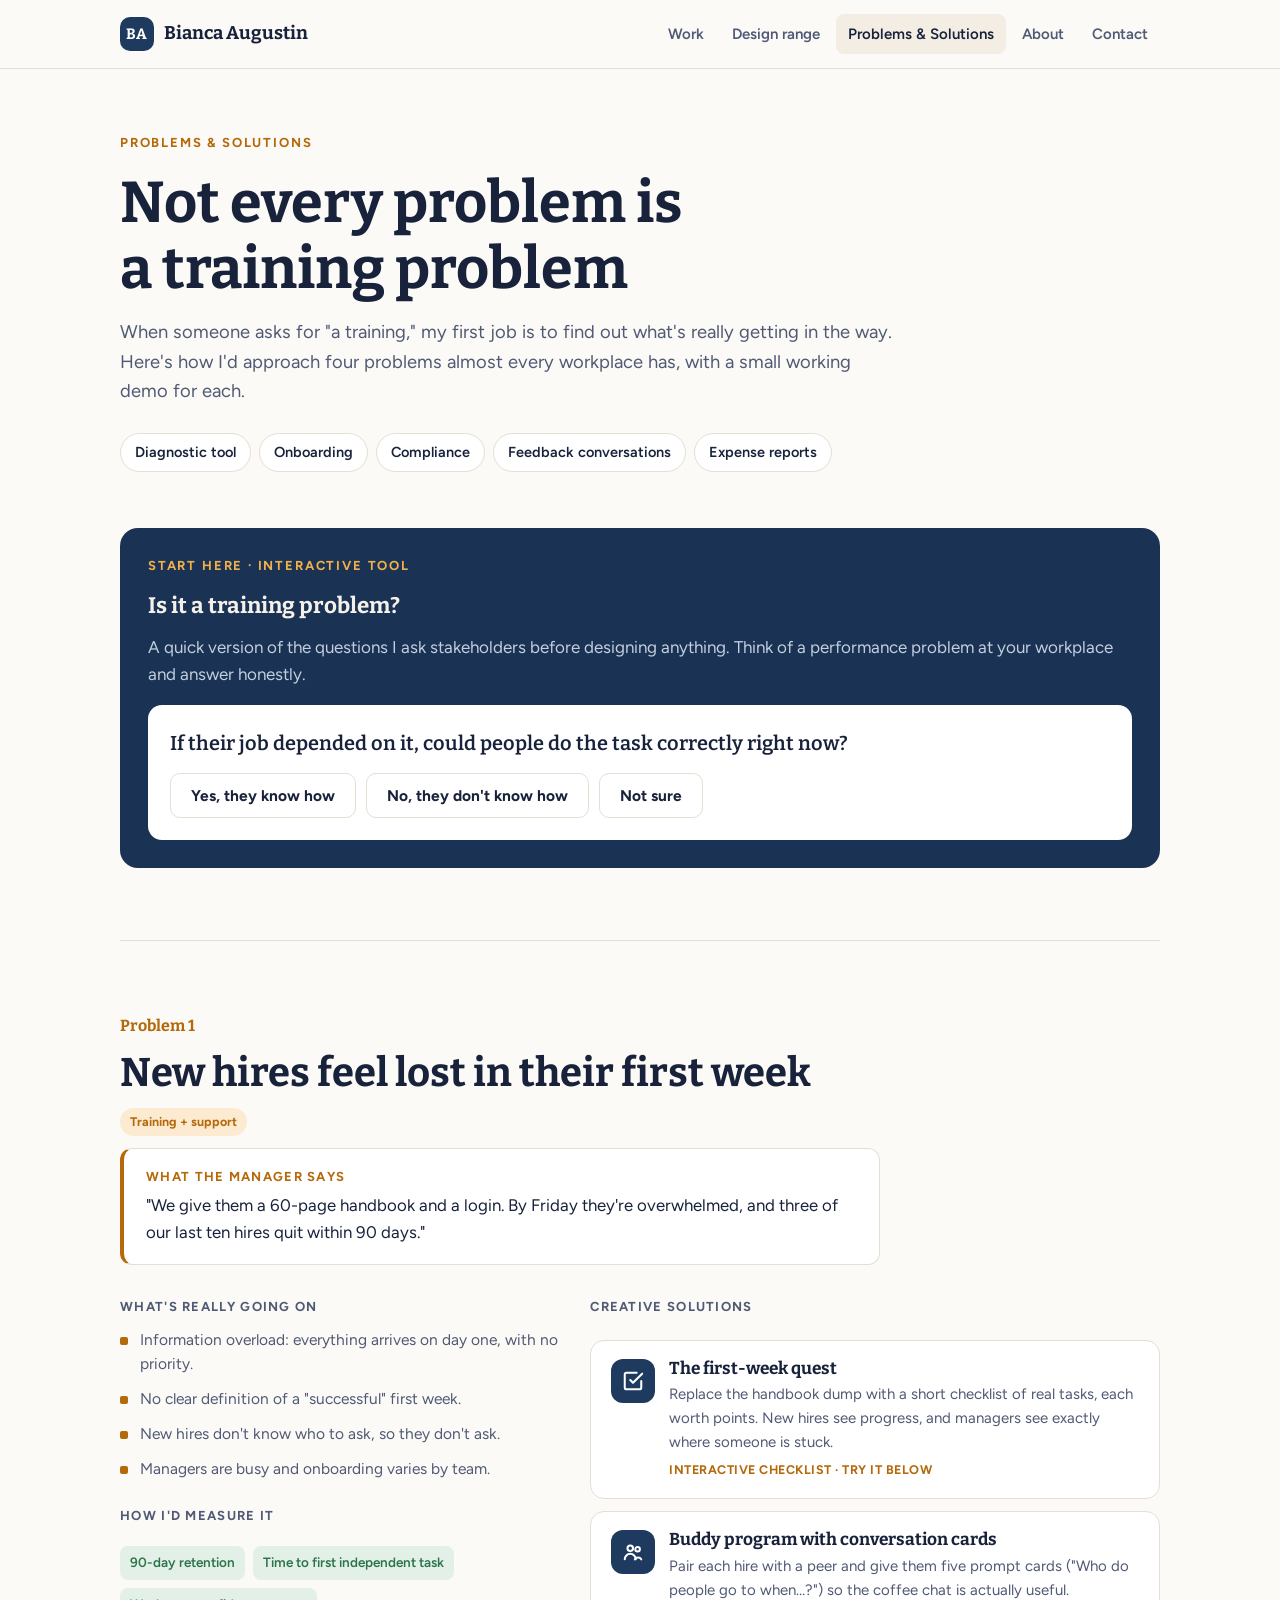
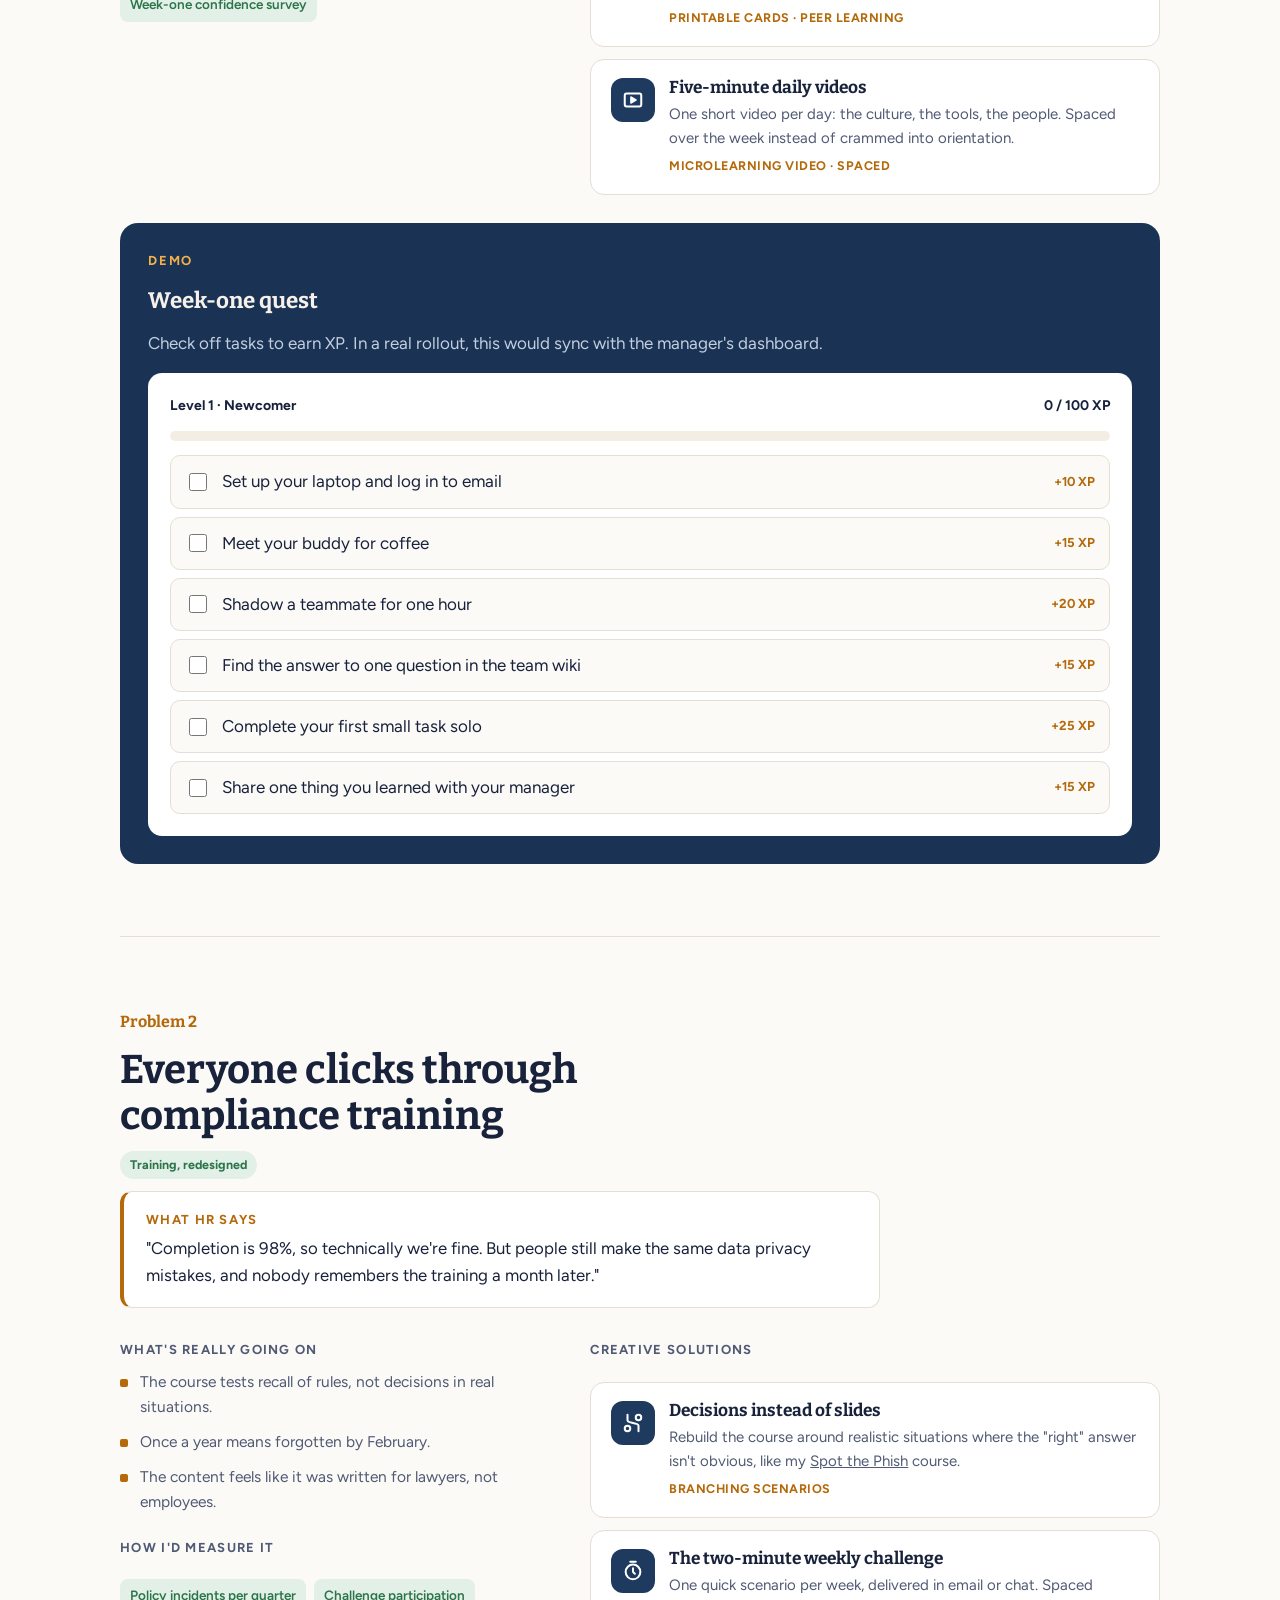
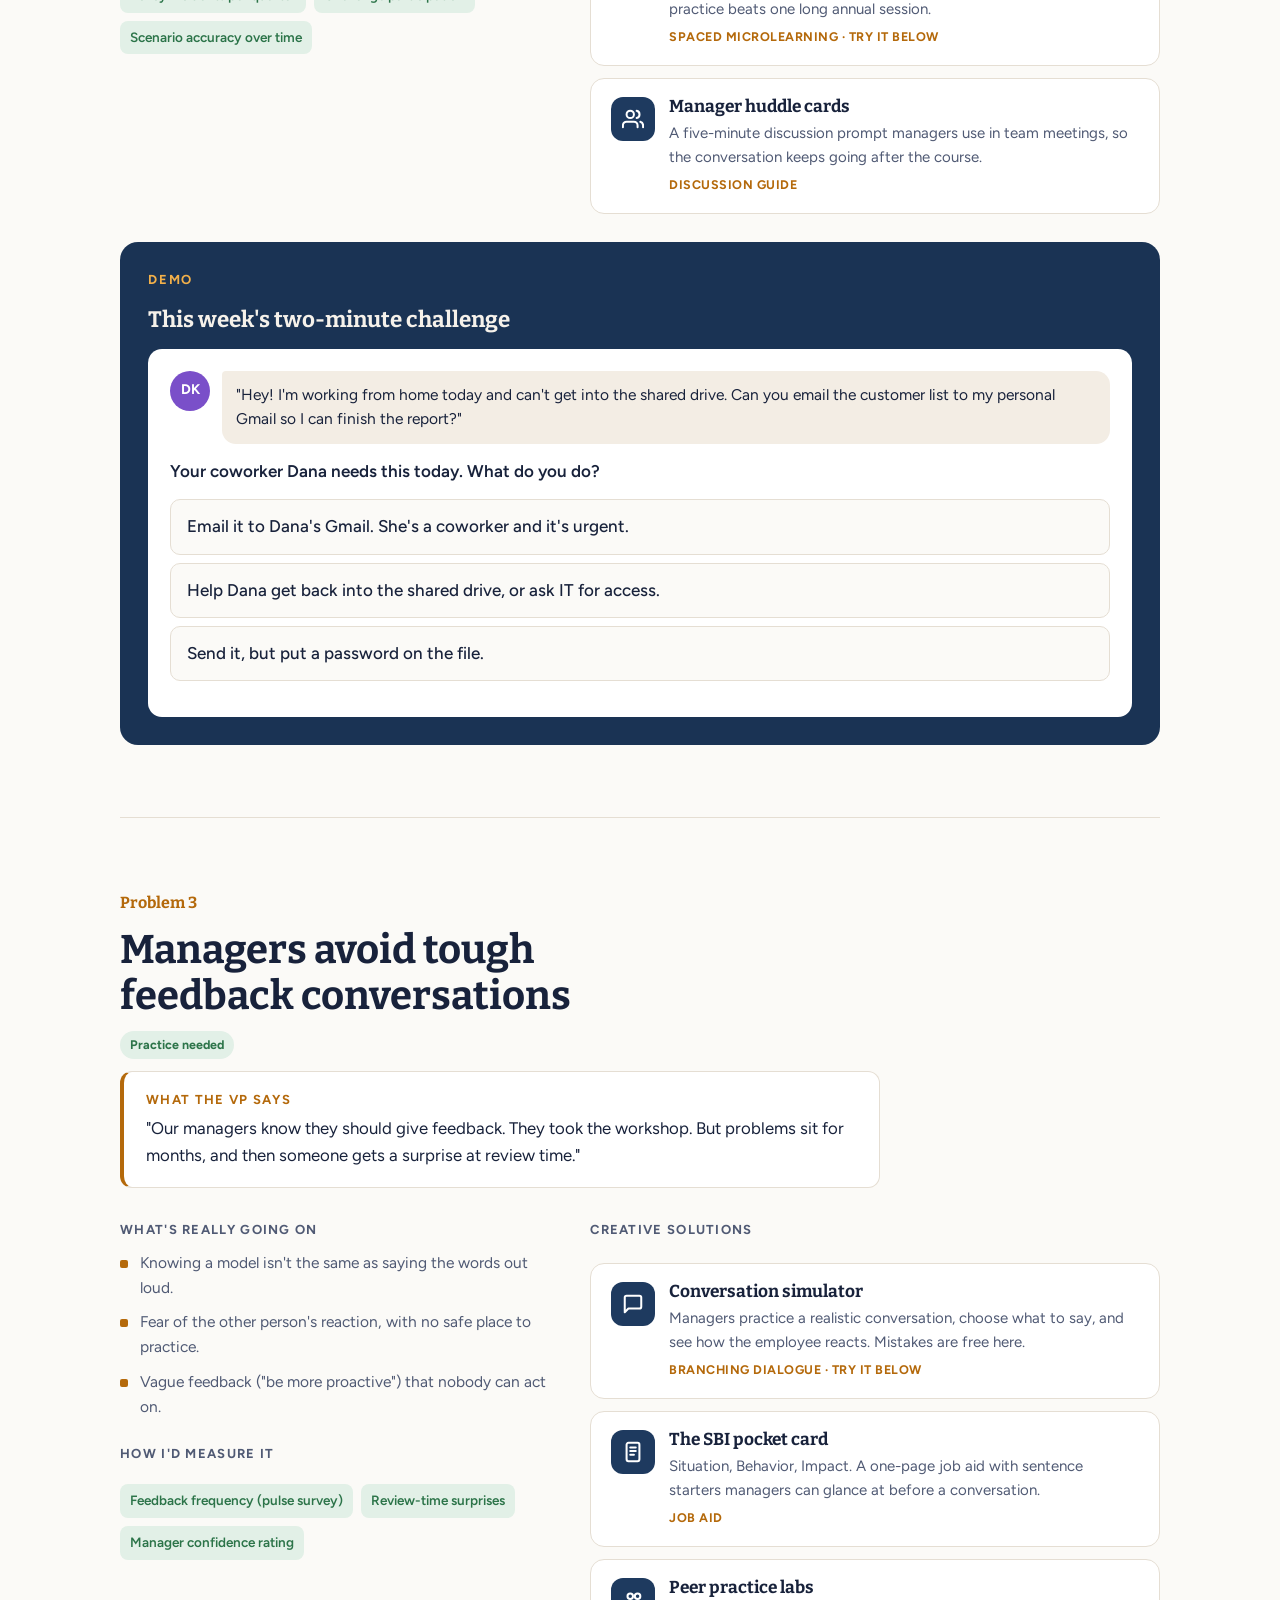
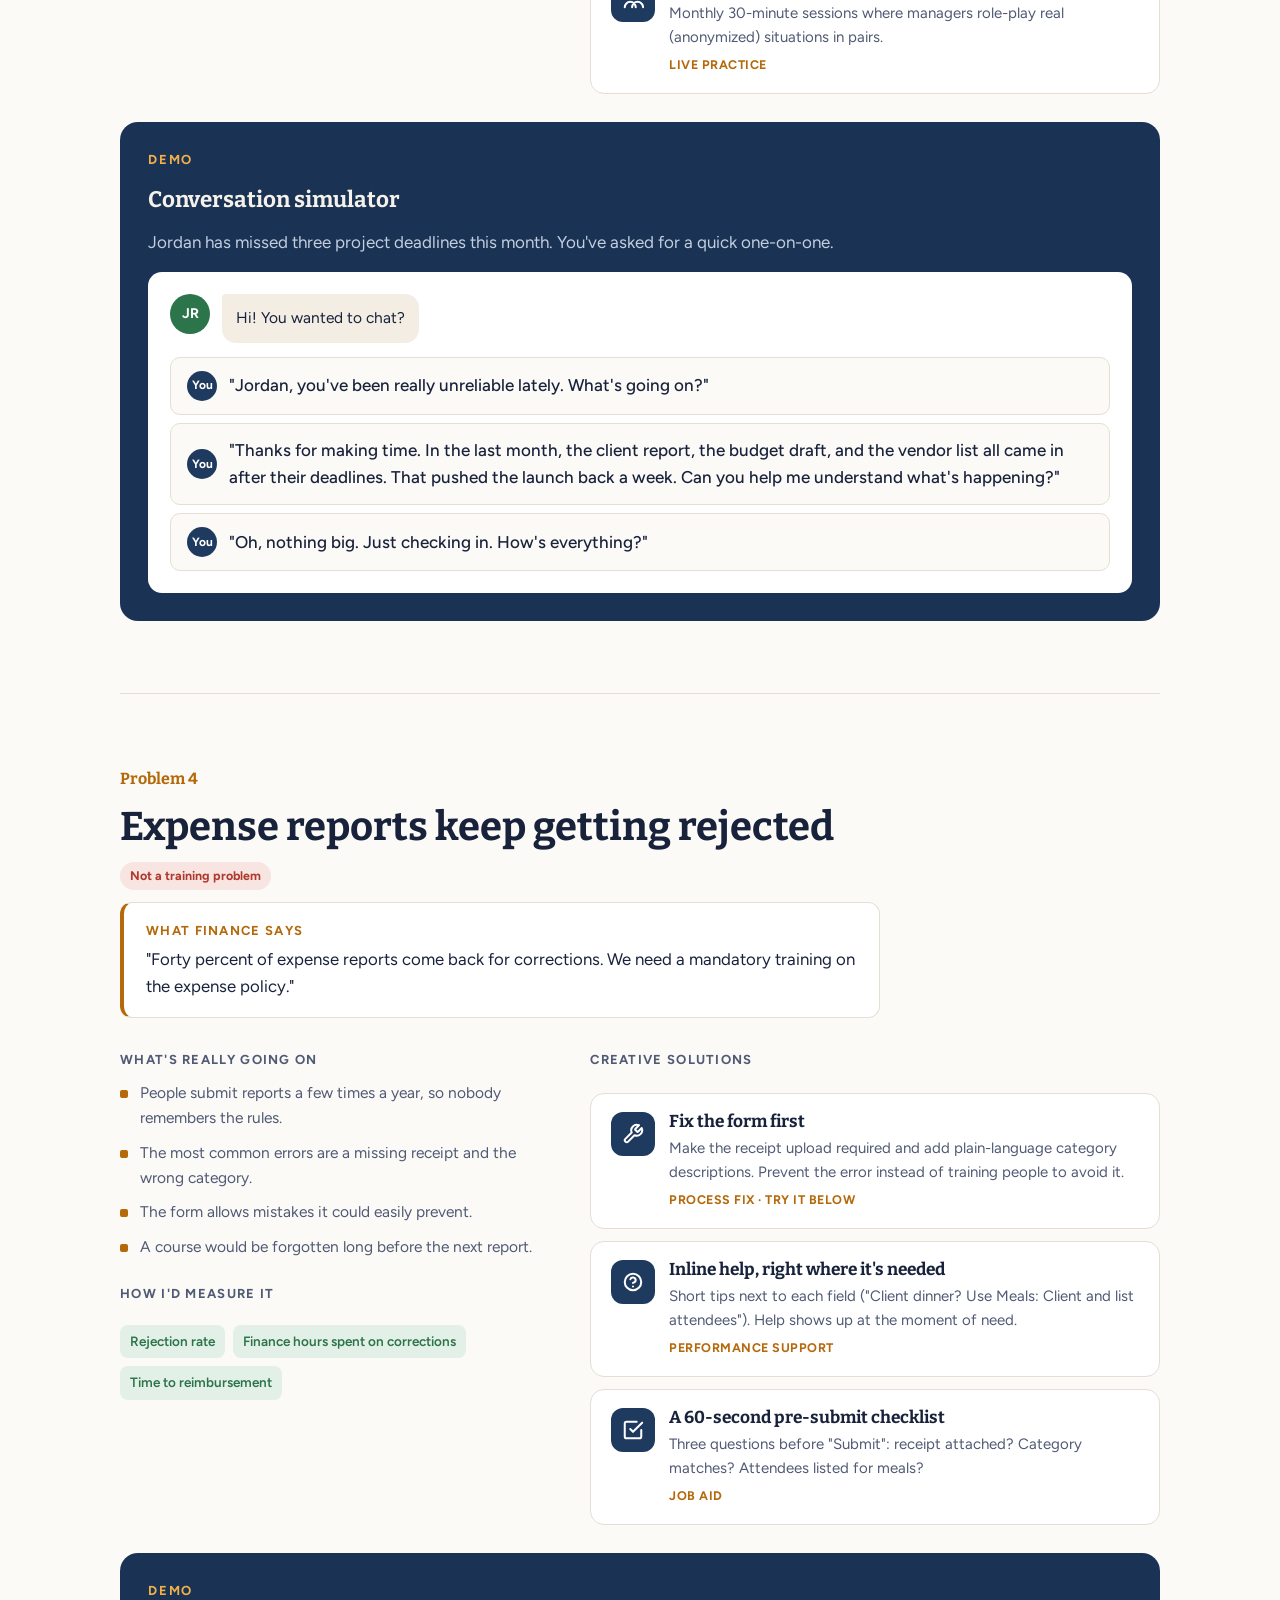
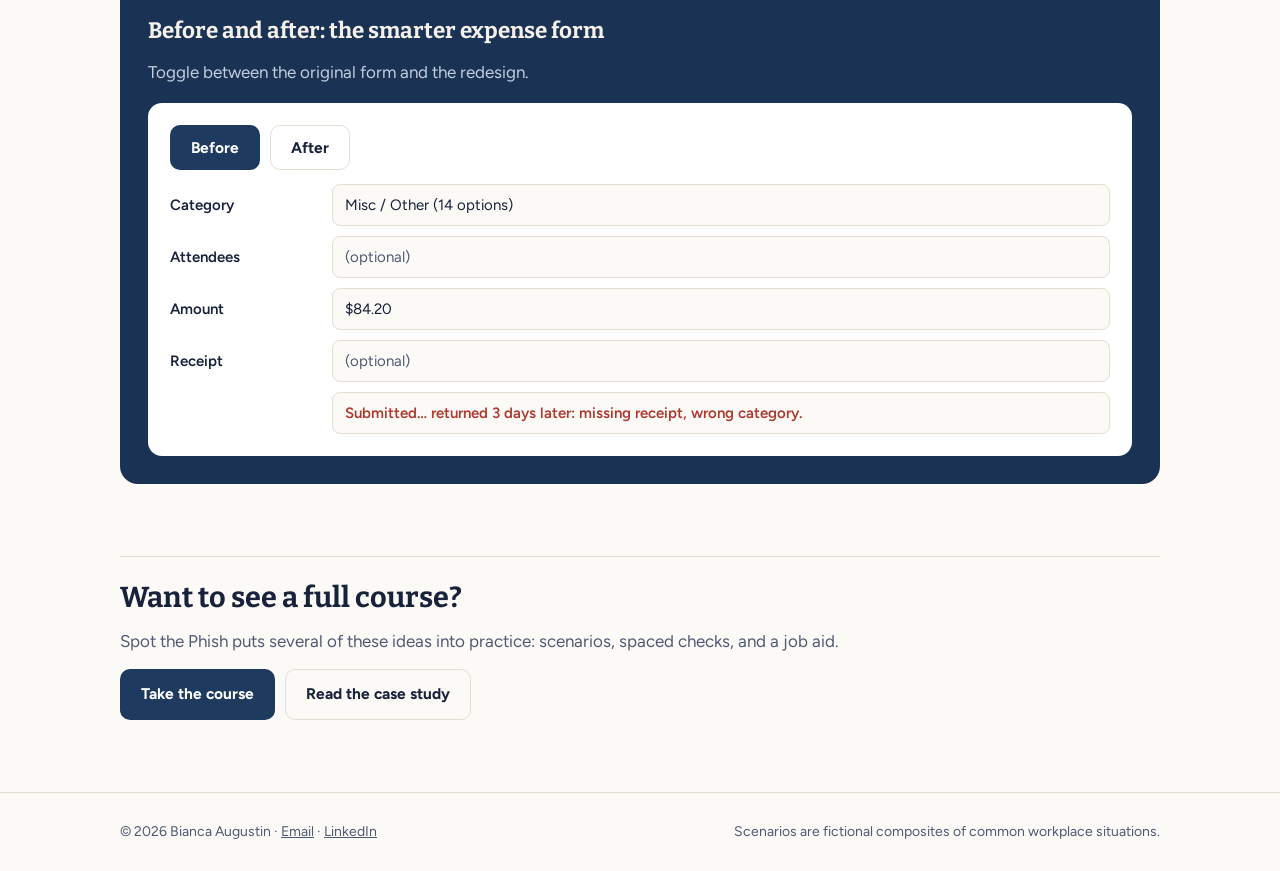
==== commit 9ccfe022: "Update Problems & Solutions navigation" ====
--- a/solutions/index.html
+++ b/solutions/index.html
@@ -14,7 +14,7 @@
 <header class="site-head"><div class="wrap">
   <a class="logo" href="../"><i>BA</i>Bianca Augustin</a>
   <nav class="nav" aria-label="Main">
-    <a href="../#work">Work</a><a href="./" aria-current="page">Problems &amp; Solutions</a><a href="../#approach">Approach</a><a href="../#contact">Contact</a>
+    <a href="../#work">Work</a><a href="../#range">Design range</a><a href="./" aria-current="page">Problems &amp; Solutions</a><a href="../#about">About</a><a href="../#contact">Contact</a>
   </nav>
 </div></header>
 
--- a/assets/style.css
+++ b/assets/style.css
@@ -21,7 +21,7 @@
 html{scroll-behavior:smooth}
 @media (prefers-reduced-motion:reduce){html{scroll-behavior:auto}*{transition:none!important;animation:none!important}}
 body{margin:0;background:var(--bg);color:var(--ink);font-family:var(--f-body);font-size:17px;line-height:1.6}
-img{max-width:100%;display:block}
+img{max-width:100%;height:auto;display:block}
 a{color:inherit}
 h1,h2,h3,h4{font-family:var(--f-display);line-height:1.15;margin:0;text-wrap:balance}
 p{margin:0}
@@ -231,3 +231,59 @@
   .form-mock .frow{grid-template-columns:1fr;gap:4px}
   .nav a{padding:6px 9px;font-size:14px}
 }
+
+/* design range tiles: each tile previews its own design language */
+.range{display:grid;grid-template-columns:repeat(6,minmax(0,1fr));gap:16px}
+.rt{grid-column:span 2;position:relative;border-radius:18px;overflow:hidden;text-decoration:none;min-height:250px;display:flex;flex-direction:column;justify-content:space-between;padding:24px;transition:transform .18s}
+.rt:hover{transform:translateY(-4px)}
+.rt.wide{grid-column:span 3}
+.rt .k{font-size:12px;font-weight:700;letter-spacing:.14em;text-transform:uppercase}
+.rt h3{margin-top:8px}
+.rt p{font-size:15px;margin-top:8px;max-width:38ch}
+.rt .go{font-weight:700;font-size:14.5px;margin-top:18px}
+.rt-corp{background:#1E3A5F;color:#F6F2EB}.rt-corp .k{color:#F2B04A}.rt-corp h3{font-family:"Bitter",Georgia,serif;font-size:1.9rem}.rt-corp p{color:#C9D3E2}
+.rt-corp::after{content:"";position:absolute;right:-30px;bottom:-30px;width:160px;height:160px;border-radius:50%;background:radial-gradient(circle,rgba(242,176,74,.35),transparent 70%)}
+.rt-play{background:#123F3A;color:#FFF9EA;border:3px solid #141414;box-shadow:6px 6px 0 #141414;border-radius:16px}.rt-play .k{color:#F3B53F}
+.rt-play h3{font-family:"Bagel Fat One","Arial Black",sans-serif;font-weight:400;font-size:2.2rem;color:#E5432D;-webkit-text-stroke:1.5px #141414;text-shadow:3px 3px 0 #141414;line-height:1}
+.rt-play p{color:#CFE7DE}
+.rt-3d{background:linear-gradient(180deg,#0B1020 0%,#1B2550 100%);color:#E8ECFF}.rt-3d .k{color:#8FE3FF}.rt-3d h3{font-family:"Figtree",sans-serif;font-weight:700;font-size:1.7rem;letter-spacing:-.01em}
+.rt-3d p{color:#AEB8E6}
+.rt-3d::before{content:"";position:absolute;left:-10%;right:-10%;bottom:-40%;height:80%;background-image:linear-gradient(rgba(143,227,255,.35) 1px,transparent 1px),linear-gradient(90deg,rgba(143,227,255,.35) 1px,transparent 1px);background-size:34px 34px;transform:perspective(320px) rotateX(62deg);transform-origin:50% 0;pointer-events:none}
+.rt-3d>*{position:relative}
+.rt-min{background:#FFFFFF;color:#111;border:1.5px solid #111}.rt-min .k{color:#111;font-family:"IBM Plex Mono",monospace;letter-spacing:.04em;text-transform:none;font-size:13px}
+.rt-min h3{font-family:"Figtree",sans-serif;font-weight:600;font-size:1.6rem;letter-spacing:-.02em}.rt-min p{color:#555}
+.rt-data{background:#FFF9EA;color:#141414;border:3px solid #141414}.rt-data .k{color:#141414;background:#F3B53F;align-self:flex-start;padding:3px 8px;border-radius:6px;border:2px solid #141414}
+.rt-data h3{font-family:"IBM Plex Mono",monospace;font-weight:500;font-size:1.45rem}
+.rt-data .mini{display:flex;gap:6px;align-items:flex-end;height:46px;margin-top:12px}
+.rt-data .mini i{flex:1;background:#E5432D;border:2px solid #141414;border-radius:4px 4px 0 0}
+@media (prefers-color-scheme:dark){.rt-min{background:#F4F4F2}}
+
+/* feature alt */
+.feature.alt{background:#123F3A;border:3px solid #141414;box-shadow:8px 8px 0 #141414;border-radius:18px}
+.feature.alt .body{color:#FFF9EA}
+.feature.alt h3{font-family:"Bagel Fat One","Arial Black",sans-serif;font-weight:400;color:#F3B53F;font-size:2.1rem;line-height:1.05}
+.feature.alt .muted{color:#CFE7DE}
+.feature.alt .tag{background:#FFF9EA;color:#141414;border:2px solid #141414}
+.feature.alt .facts{border-top-color:rgba(255,255,255,.2)}.feature.alt .facts span{color:#CFE7DE}
+.feature.alt .btn{background:#F3B53F;color:#141414;border:3px solid #141414}
+.feature.alt .btn.ghost{background:#FFF9EA}
+.feature.alt .media{background:#BFE3D6}
+.stack-feat{display:grid;gap:28px}
+
+/* about */
+.about{display:grid;grid-template-columns:minmax(0,1.1fr) minmax(0,.9fr);gap:48px;align-items:start}
+.about .prose p{color:var(--ink-soft);font-size:1.06rem}
+.path{list-style:none;margin:0;padding:0;display:grid;gap:0;position:relative}
+.path::before{content:"";position:absolute;left:11px;top:14px;bottom:14px;width:2px;background:var(--line)}
+.path li{position:relative;padding:0 0 26px 40px}
+.path li::before{content:"";position:absolute;left:4px;top:6px;width:16px;height:16px;border-radius:50%;background:var(--surface);border:3px solid var(--amber)}
+.path li:last-child::before{background:var(--amber)}
+.path b{display:block;font-family:var(--f-display);font-size:1.15rem}
+.path span{color:var(--ink-soft);font-size:15px}
+.strengths{display:flex;flex-wrap:wrap;gap:8px;margin-top:6px}
+.strengths span{font-size:14px;font-weight:600;background:var(--amber-soft);color:var(--amber);border-radius:99px;padding:6px 12px}
+.quickjump{display:flex;flex-wrap:wrap;gap:8px;margin-top:22px}
+.quickjump a{font-size:14px;font-weight:600;text-decoration:none;border-radius:99px;padding:7px 14px;border:1px solid var(--line);background:var(--surface)}
+.quickjump a:hover{background:var(--sand)}
+@media (max-width:860px){.range{grid-template-columns:1fr 1fr}.rt,.rt.wide{grid-column:span 1}.about{grid-template-columns:1fr}}
+@media (max-width:560px){.range{grid-template-columns:1fr}}
